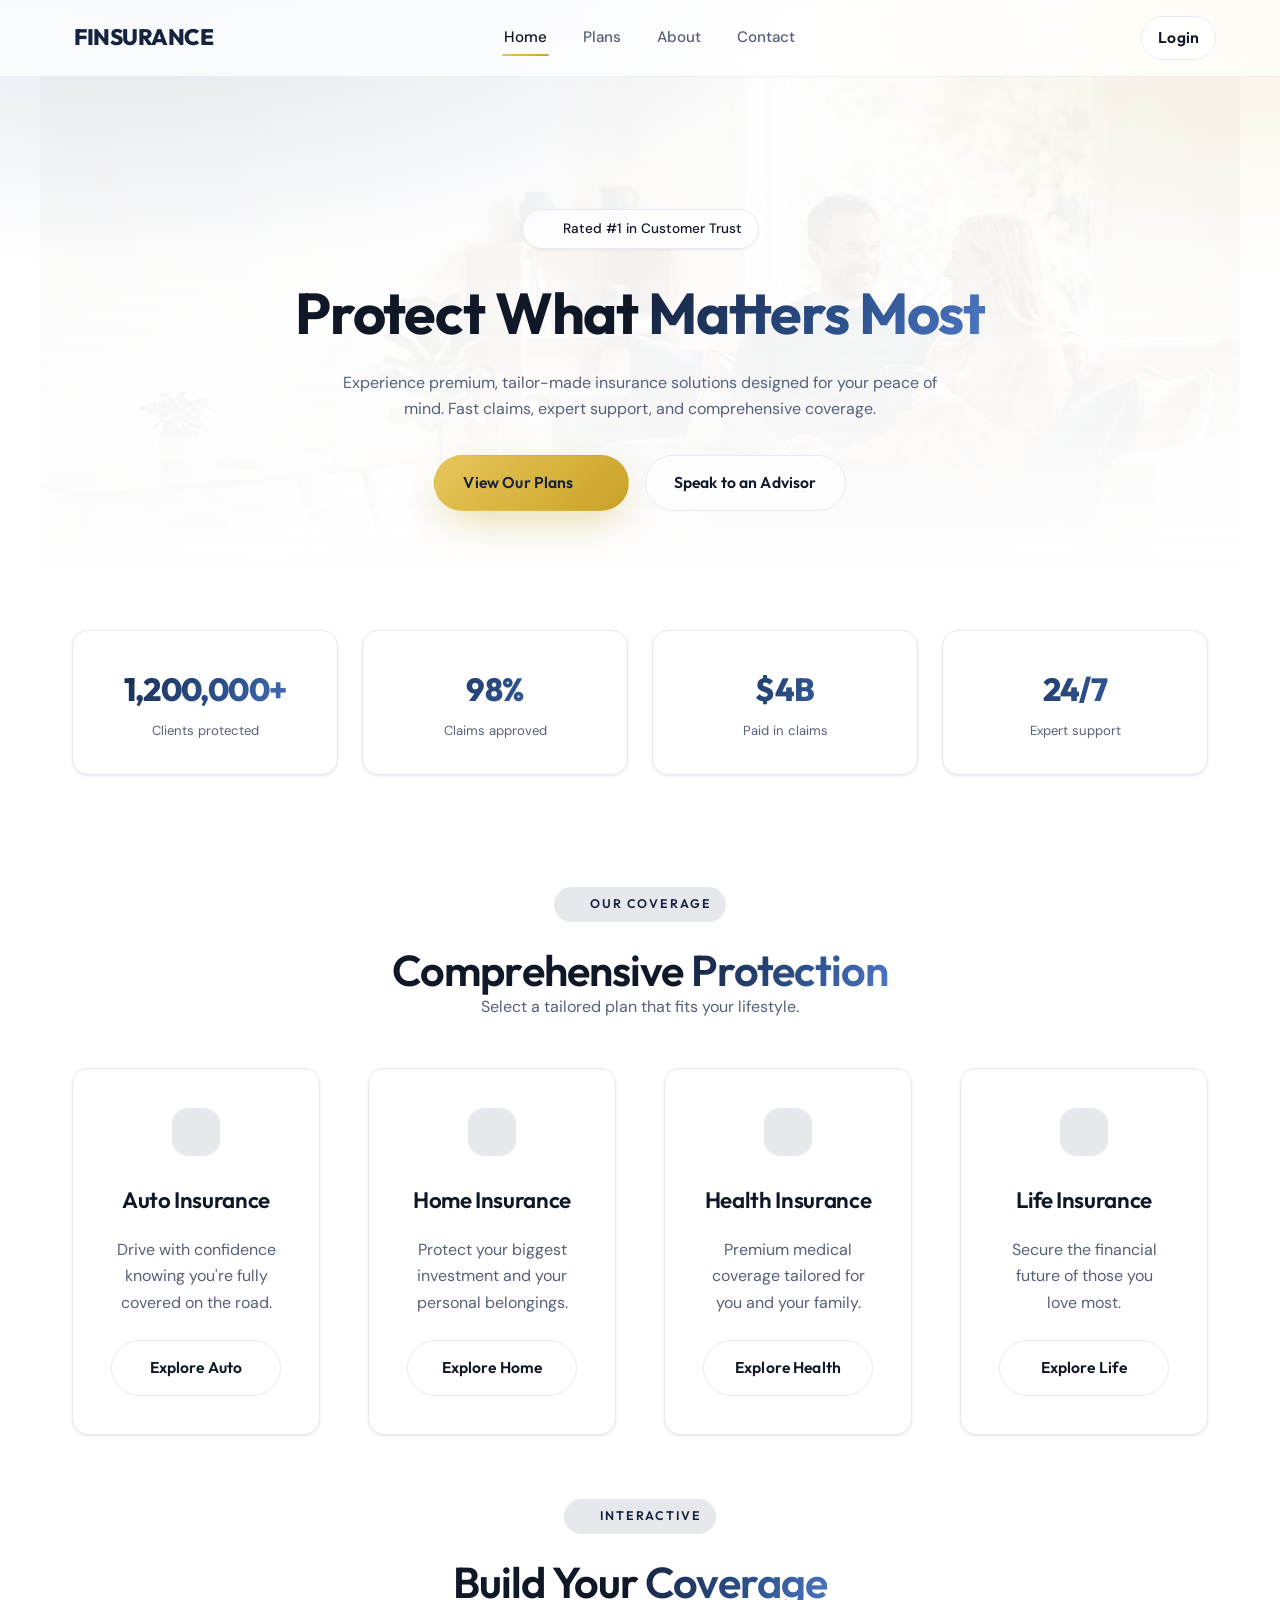
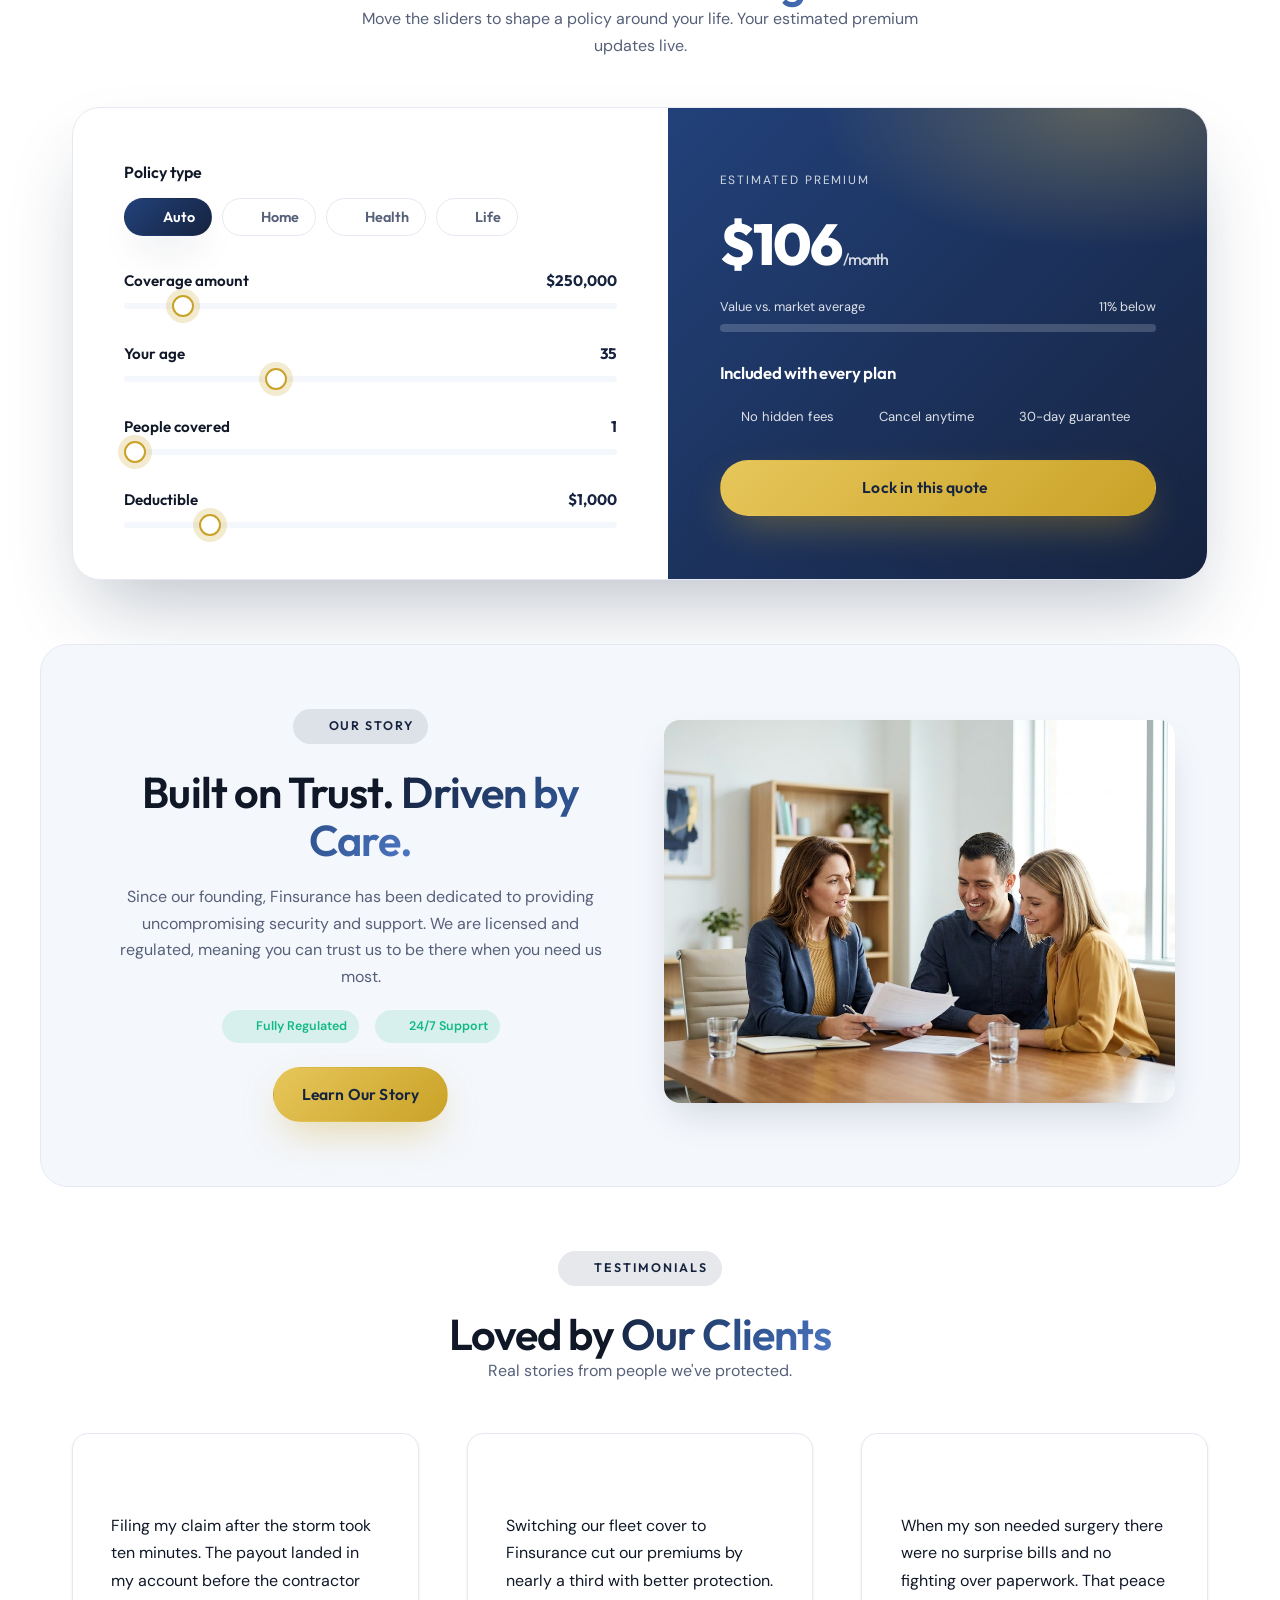
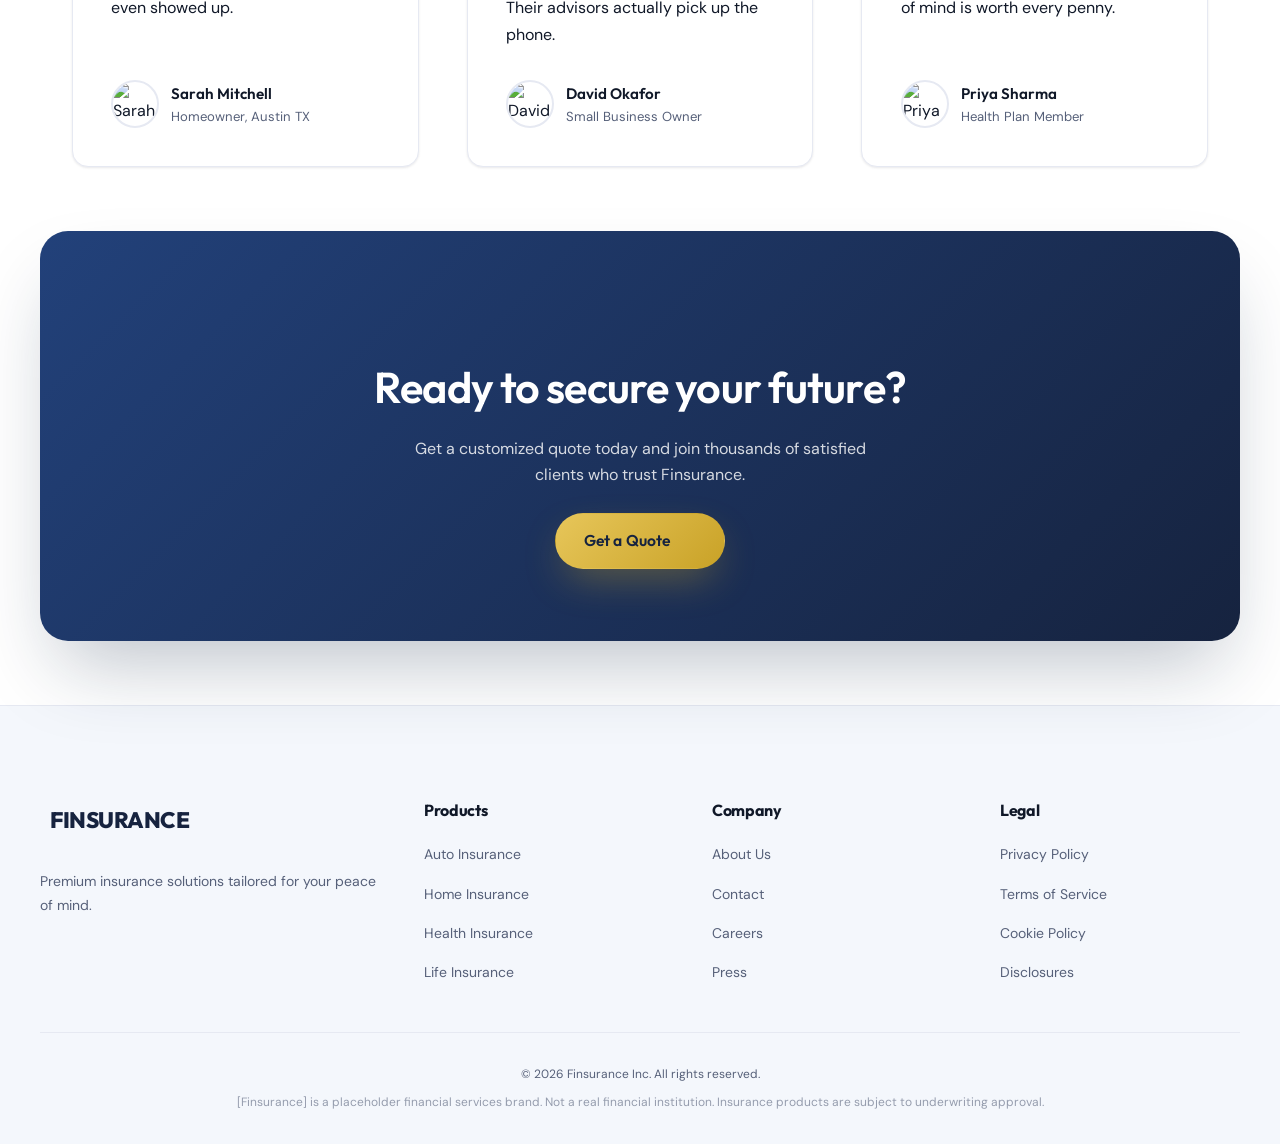
==== index.html @ d8c90716 "Initial commit" ====
<!DOCTYPE html>
<html lang="en">

<head>
    <meta charset="UTF-8">
    <meta name="viewport" content="width=device-width, initial-scale=1.0">
    <title>FINSURANCE | Premium Insurance Solutions</title>
    <meta name="description"
        content="Secure your future with Finsurance. Offering premium, trusted auto, home, life, and health insurance plans.">
    <link rel="icon" type="image/svg+xml" href="assets/favicon.svg">
    <link rel="stylesheet" href="assets/css/style.css">
    <script src="https://unpkg.com/lucide@latest"></script>
</head>

<body>
    <!-- Navbar -->
    <header class="navbar">
        <a href="index.html" class="nav-brand">
            <i data-lucide="shield-check"></i>
            FINSURANCE
        </a>
        <nav class="nav-links">
            <a href="index.html" class="active">Home</a>
            <a href="plans.html">Plans</a>
            <a href="about.html">About</a>
            <a href="contact.html">Contact</a>
        </nav>
        <div class="nav-actions">
            <button class="theme-toggle desktop" aria-label="Toggle Dark Mode">
                <i data-lucide="moon"></i>
            </button>
            <a href="login.html" class="btn btn-outline" style="padding: 8px 16px;">Login</a>
            <button class="hamburger" aria-label="Open Menu">
                <i data-lucide="menu"></i>
            </button>
        </div>
    </header>

    <!-- Mobile Drawer -->
    <div class="drawer-overlay"></div>
    <div class="mobile-drawer">
        <button class="close-btn" aria-label="Close Menu">
            <i data-lucide="x"></i>
        </button>
        <a href="index.html" class="active">Home</a>
        <a href="plans.html">Plans</a>
        <a href="about.html">About</a>
        <a href="contact.html">Contact</a>
        <div style="margin-top: auto; display: flex; flex-direction: column; gap: 12px;">
            <a href="login.html" class="btn btn-outline" style="width: 100%; justify-content: center;">Login</a>
            <button class="theme-toggle" aria-label="Toggle Dark Mode"
                style="width: 100%; padding: 12px; border: 1px solid var(--c-border); border-radius: var(--radius); justify-content: center; gap: 8px;">
                Toggle Theme
                <i data-lucide="moon"></i>
            </button>
        </div>
    </div>

    <main>
        <!-- Hero Section -->
        <section class="hero">
            <img src="assets/images/hero-bg.jpg" alt="" class="hero-bg" width="1920" height="1080" loading="eager">
            <div class="hero-badge animate-up delay-1">
                <i data-lucide="award" style="width: 16px;"></i> Rated #1 in Customer Trust
            </div>
            <h1 class="animate-up delay-1">Protect What <span class="gradient-text">Matters Most</span></h1>
            <p class="animate-up delay-2" style="max-width: 600px; margin: 24px auto;">Experience premium, tailor-made
                insurance solutions designed for your peace of mind. Fast claims, expert support, and comprehensive
                coverage.</p>
            <div class="animate-up delay-3"
                style="display: flex; gap: 16px; justify-content: center; flex-wrap: wrap; margin-top: 32px;">
                <a href="plans.html" class="btn btn-primary">View Our Plans <i data-lucide="arrow-right"></i></a>
                <a href="contact.html" class="btn btn-outline">Speak to an Advisor</a>
            </div>
        </section>

        <!-- Trust stats -->
        <section class="reveal" style="padding-top: var(--space-6); padding-bottom: var(--space-6);">
            <div class="stats-strip">
                <div class="stat">
                    <div class="num gradient-text"><span data-count="1200000" data-suffix="+"></span></div>
                    <div class="lbl">Clients protected</div>
                </div>
                <div class="stat">
                    <div class="num gradient-text"><span data-count="98" data-suffix="%"></span></div>
                    <div class="lbl">Claims approved</div>
                </div>
                <div class="stat">
                    <div class="num gradient-text">$<span data-count="4" data-suffix="B"></span></div>
                    <div class="lbl">Paid in claims</div>
                </div>
                <div class="stat">
                    <div class="num gradient-text"><span data-count="24" data-suffix="/7"></span></div>
                    <div class="lbl">Expert support</div>
                </div>
            </div>
        </section>

        <!-- Plans Grid -->
        <section id="plans" class="reveal">
            <div class="section-header">
                <span class="eyebrow"><i data-lucide="layers" style="width:14px;"></i> Our Coverage</span>
                <h2>Comprehensive <span class="gradient-text">Protection</span></h2>
                <p>Select a tailored plan that fits your lifestyle.</p>
            </div>
            <div class="grid grid-4">
                <div class="card">
                    <i data-lucide="car" class="card-icon" style="width: 48px; height: 48px;"></i>
                    <h3>Auto Insurance</h3>
                    <p>Drive with confidence knowing you're fully covered on the road.</p>
                    <a href="plans.html" class="btn btn-outline" style="width: 100%; margin-top: auto;">Explore Auto</a>
                </div>
                <div class="card">
                    <i data-lucide="home" class="card-icon" style="width: 48px; height: 48px;"></i>
                    <h3>Home Insurance</h3>
                    <p>Protect your biggest investment and your personal belongings.</p>
                    <a href="plans.html" class="btn btn-outline" style="width: 100%; margin-top: auto;">Explore Home</a>
                </div>
                <div class="card">
                    <i data-lucide="heart-pulse" class="card-icon" style="width: 48px; height: 48px;"></i>
                    <h3>Health Insurance</h3>
                    <p>Premium medical coverage tailored for you and your family.</p>
                    <a href="plans.html" class="btn btn-outline" style="width: 100%; margin-top: auto;">Explore
                        Health</a>
                </div>
                <div class="card">
                    <i data-lucide="shield" class="card-icon" style="width: 48px; height: 48px;"></i>
                    <h3>Life Insurance</h3>
                    <p>Secure the financial future of those you love most.</p>
                    <a href="plans.html" class="btn btn-outline" style="width: 100%; margin-top: auto;">Explore Life</a>
                </div>
            </div>
        </section>

        <!-- Interactive: Coverage Builder -->
        <section class="builder reveal">
            <div class="section-header">
                <span class="eyebrow"><i data-lucide="sliders-horizontal" style="width:14px;"></i> Interactive</span>
                <h2>Build Your <span class="gradient-text">Coverage</span></h2>
                <p style="max-width: 560px;">Move the sliders to shape a policy around your life. Your estimated premium
                    updates live.</p>
            </div>
            <div class="builder-shell">
                <div class="builder-controls">
                    <div>
                        <div class="slabel"
                            style="font-family: var(--font-heading); font-weight: 600; margin-bottom: 12px;">Policy type
                        </div>
                        <div class="pill-row" id="cb-types">
                            <button class="pill active" data-type="auto" data-rate="0.00042"><i data-lucide="car"></i>
                                Auto</button>
                            <button class="pill" data-type="home" data-rate="0.00028"><i data-lucide="home"></i>
                                Home</button>
                            <button class="pill" data-type="health" data-rate="0.00095"><i
                                    data-lucide="heart-pulse"></i> Health</button>
                            <button class="pill" data-type="life" data-rate="0.00014"><i data-lucide="shield"></i>
                                Life</button>
                        </div>
                    </div>
                    <div class="slider-field">
                        <div class="slabel"><span>Coverage amount</span><span class="sval"
                                id="cb-cov-val">$250,000</span></div>
                        <input type="range" id="cb-coverage" min="50000" max="2000000" step="10000" value="250000">
                    </div>
                    <div class="slider-field">
                        <div class="slabel"><span>Your age</span><span class="sval" id="cb-age-val">35</span></div>
                        <input type="range" id="cb-age" min="18" max="75" step="1" value="35">
                    </div>
                    <div class="slider-field">
                        <div class="slabel"><span>People covered</span><span class="sval" id="cb-people-val">1</span>
                        </div>
                        <input type="range" id="cb-people" min="1" max="6" step="1" value="1">
                    </div>
                    <div class="slider-field">
                        <div class="slabel"><span>Deductible</span><span class="sval" id="cb-ded-val">$1,000</span>
                        </div>
                        <input type="range" id="cb-deductible" min="250" max="5000" step="250" value="1000">
                    </div>
                </div>
                <div class="builder-summary">
                    <p style="text-transform: uppercase; letter-spacing: 0.16em; font-size: 0.75rem; opacity: 0.8;">
                        Estimated premium</p>
                    <div class="price"><span id="cb-price">$106</span><small> / month</small></div>
                    <div>
                        <div
                            style="display:flex; justify-content:space-between; font-size:0.8rem; opacity:0.85; margin-bottom:6px;">
                            <span>Value vs. market average</span><span id="cb-savings">18% below</span>
                        </div>
                        <div class="bar-track"><span class="bar-fill" id="cb-bar"></span></div>
                    </div>
                    <h3 style="font-size: 1.05rem; margin-top: 8px;">Included with every plan</h3>
                    <div class="builder-meta">
                        <span><i data-lucide="check-circle" style="width:15px;"></i> No hidden fees</span>
                        <span><i data-lucide="check-circle" style="width:15px;"></i> Cancel anytime</span>
                        <span><i data-lucide="check-circle" style="width:15px;"></i> 30-day guarantee</span>
                    </div>
                    <a href="plans.html" class="btn btn-primary" style="margin-top: 8px;">Lock in this quote <i
                            data-lucide="arrow-right"></i></a>
                </div>
            </div>
        </section>

        <!-- About/Story Block -->
        <section id="about" class="reveal"
            style="background: var(--c-surface-2); border: 1px solid var(--c-border); border-radius: var(--radius-lg); padding: var(--space-8);">
            <div class="grid grid-2" style="align-items: center;">
                <div style="display: flex; flex-direction: column; align-items: center; text-align: center;">
                    <span class="eyebrow"><i data-lucide="building-2" style="width:14px;"></i> Our Story</span>
                    <h2>Built on Trust. <span class="gradient-text">Driven by Care.</span></h2>
                    <p style="margin: 20px 0;">Since our founding, Finsurance has been dedicated to providing
                        uncompromising security and support. We are licensed and regulated, meaning you can trust us to
                        be there when you need us most.</p>
                    <div
                        style="display: flex; gap: 16px; margin-bottom: 24px; flex-wrap: wrap; justify-content: center;">
                        <span class="secure-badge"><i data-lucide="check-circle" style="width: 16px;"></i> Fully
                            Regulated</span>
                        <span class="secure-badge"><i data-lucide="check-circle" style="width: 16px;"></i> 24/7
                            Support</span>
                    </div>
                    <a href="about.html" class="btn btn-primary">Learn Our Story</a>
                </div>
                <div>
                    <img src="assets/images/about-advisor.jpg" alt="Family meeting with advisor" width="1200"
                        height="900" loading="lazy"
                        style="width: 100%; height: auto; max-height: 400px; border-radius: var(--radius); box-shadow: var(--shadow); object-fit: cover; aspect-ratio: 4/3;">
                </div>
            </div>
        </section>

        <!-- Testimonials -->
        <section class="reveal">
            <div class="section-header">
                <span class="eyebrow"><i data-lucide="star" style="width:14px;"></i> Testimonials</span>
                <h2>Loved by <span class="gradient-text">Our Clients</span></h2>
                <p>Real stories from people we've protected.</p>
            </div>
            <div class="grid grid-3">
                <figure class="testimonial">
                    <div class="stars" aria-label="Rated 5 out of 5">
                        <i data-lucide="star"></i><i data-lucide="star"></i><i data-lucide="star"></i><i data-lucide="star"></i><i data-lucide="star"></i>
                    </div>
                    <blockquote>Filing my claim after the storm took ten minutes. The payout landed in my account before the contractor even showed up.</blockquote>
                    <figcaption>
                        <img class="t-avatar" src="https://images.unsplash.com/photo-1494790108377-be9c29b29330?auto=format&amp;fit=crop&amp;w=128&amp;h=128&amp;q=80" alt="Sarah Mitchell" width="128" height="128" loading="lazy">
                        <div>
                            <div class="t-name">Sarah Mitchell</div>
                            <div class="t-role">Homeowner, Austin TX</div>
                        </div>
                    </figcaption>
                </figure>
                <figure class="testimonial">
                    <div class="stars" aria-label="Rated 5 out of 5">
                        <i data-lucide="star"></i><i data-lucide="star"></i><i data-lucide="star"></i><i data-lucide="star"></i><i data-lucide="star"></i>
                    </div>
                    <blockquote>Switching our fleet cover to Finsurance cut our premiums by nearly a third with better protection. Their advisors actually pick up the phone.</blockquote>
                    <figcaption>
                        <img class="t-avatar" src="https://images.unsplash.com/photo-1500648767791-00dcc994a43e?auto=format&amp;fit=crop&amp;w=128&amp;h=128&amp;q=80" alt="David Okafor" width="128" height="128" loading="lazy">
                        <div>
                            <div class="t-name">David Okafor</div>
                            <div class="t-role">Small Business Owner</div>
                        </div>
                    </figcaption>
                </figure>
                <figure class="testimonial">
                    <div class="stars" aria-label="Rated 5 out of 5">
                        <i data-lucide="star"></i><i data-lucide="star"></i><i data-lucide="star"></i><i data-lucide="star"></i><i data-lucide="star"></i>
                    </div>
                    <blockquote>When my son needed surgery there were no surprise bills and no fighting over paperwork. That peace of mind is worth every penny.</blockquote>
                    <figcaption>
                        <img class="t-avatar" src="https://images.unsplash.com/photo-1438761681033-6461ffad8d80?auto=format&amp;fit=crop&amp;w=128&amp;h=128&amp;q=80" alt="Priya Sharma" width="128" height="128" loading="lazy">
                        <div>
                            <div class="t-name">Priya Sharma</div>
                            <div class="t-role">Health Plan Member</div>
                        </div>
                    </figcaption>
                </figure>
            </div>
        </section>

        <!-- CTA -->
        <section class="hero reveal"
            style="background: var(--grad-primary); color: #fff; border-radius: var(--radius-lg); margin-bottom: var(--space-8); box-shadow: var(--shadow-lg);">
            <h2 style="color: #fff;">Ready to secure your future?</h2>
            <p style="color: rgba(255,255,255,0.82); max-width: 500px; margin: 24px auto;">Get a customized quote today
                and join thousands of satisfied clients who trust Finsurance.</p>
            <a href="plans.html" class="btn btn-primary">Get a Quote <i data-lucide="arrow-right"></i></a>
        </section>
    </main>

    <!-- Footer -->
    <footer>
        <div class="footer-grid">
            <div class="footer-col">
                <a href="index.html" class="nav-brand" style="margin-bottom: 16px;">
                    <i data-lucide="shield-check"></i> FINSURANCE
                </a>
                <p>Premium insurance solutions tailored for your peace of mind.</p>
            </div>
            <div class="footer-col">
                <h4>Products</h4>
                <a href="plans.html">Auto Insurance</a>
                <a href="plans.html">Home Insurance</a>
                <a href="plans.html">Health Insurance</a>
                <a href="plans.html">Life Insurance</a>
            </div>
            <div class="footer-col">
                <h4>Company</h4>
                <a href="about.html">About Us</a>
                <a href="contact.html">Contact</a>
                <a href="#">Careers</a>
                <a href="#">Press</a>
            </div>
            <div class="footer-col">
                <h4>Legal</h4>
                <a href="#">Privacy Policy</a>
                <a href="#">Terms of Service</a>
                <a href="#">Cookie Policy</a>
                <a href="#">Disclosures</a>
            </div>
        </div>
        <div class="footer-bottom">
            <p>&copy; 2026 Finsurance Inc. All rights reserved.</p>
            <p style="margin-top: 8px; opacity: 0.6;">[Finsurance] is a placeholder financial services brand. Not a real
                financial institution. Insurance products are subject to underwriting approval.</p>
        </div>
    </footer>

    <!-- Back to top -->
    <button class="back-to-top" aria-label="Back to top">
        <i data-lucide="arrow-up"></i>
    </button>

    <!-- GA_TAG -->
    <script src="assets/js/main.js"></script>
    <script>
        // Interactive Coverage Builder
        (function () {
            var rate = 0.00042;
            var els = {
                coverage: document.getElementById('cb-coverage'),
                age: document.getElementById('cb-age'),
                people: document.getElementById('cb-people'),
                deductible: document.getElementById('cb-deductible'),
                covVal: document.getElementById('cb-cov-val'),
                ageVal: document.getElementById('cb-age-val'),
                peopleVal: document.getElementById('cb-people-val'),
                dedVal: document.getElementById('cb-ded-val'),
                price: document.getElementById('cb-price'),
                bar: document.getElementById('cb-bar'),
                savings: document.getElementById('cb-savings')
            };
            if (!els.coverage) return;
            var money = function (n) { return '$' + Math.round(n).toLocaleString('en-US'); };

            function recalc() {
                var coverage = +els.coverage.value;
                var age = +els.age.value;
                var people = +els.people.value;
                var deductible = +els.deductible.value;

                els.covVal.textContent = money(coverage);
                els.ageVal.textContent = age;
                els.peopleVal.textContent = people;
                els.dedVal.textContent = money(deductible);

                var ageFactor = 1 + Math.max(0, (age - 30)) * 0.013;
                var peopleFactor = 1 + (people - 1) * 0.32;
                var dedFactor = 1 - Math.min(0.32, (deductible - 250) / 4750 * 0.32);
                var monthly = Math.max(18, coverage * rate * ageFactor * peopleFactor * dedFactor);

                els.price.textContent = money(monthly);

                var below = Math.round(6 + (deductible - 250) / 4750 * 22 + Math.max(0, 45 - age) / 45 * 7);
                els.savings.textContent = below + '% below';
                els.bar.style.width = Math.min(100, Math.round(below / 35 * 100)) + '%';
            }

            document.querySelectorAll('#cb-types .pill').forEach(function (p) {
                p.addEventListener('click', function () {
                    document.querySelectorAll('#cb-types .pill').forEach(function (x) { x.classList.remove('active'); });
                    p.classList.add('active');
                    rate = +p.dataset.rate;
                    recalc();
                });
            });
            ['coverage', 'age', 'people', 'deductible'].forEach(function (k) {
                els[k].addEventListener('input', recalc);
            });
            recalc();
        })();
    </script>
</body>

</html>
---- assets/css/style.css ----
@import url('https://fonts.googleapis.com/css2?family=DM+Sans:opsz,wght@9..40,400;9..40,500;9..40,600&family=Outfit:wght@300;400;500;600;700;800&display=swap');

:root {
  /* Brand */
  --c-primary: #16233F;
  --c-primary-2: #22417A;
  --c-secondary: #EAF1FB;
  --c-accent: #C9A227;
  --c-accent-2: #E7C65A;

  /* Surfaces */
  --c-bg: #FFFFFF;
  --c-bg-tint: #F6F8FC;
  --c-surface: #FFFFFF;
  --c-surface-2: #F4F7FC;
  --c-text-main: #101828;
  --c-text-muted: #566079;
  --c-border: #E6E9F2;
  --c-glass: rgba(255, 255, 255, 0.72);

  /* Gradients */
  --grad-hero: radial-gradient(1200px 600px at 12% -10%, rgba(34, 65, 122, 0.16), transparent 60%),
               radial-gradient(900px 500px at 100% 0%, rgba(201, 162, 39, 0.14), transparent 55%);
  --grad-primary: linear-gradient(135deg, #22417A 0%, #16233F 100%);
  --grad-gold: linear-gradient(135deg, #E7C65A 0%, #C9A227 100%);
  --grad-text: linear-gradient(115deg, #16233F 0%, #2E538F 60%, #4E77C4 100%);

  /* Type */
  --font-heading: 'Outfit', sans-serif;
  --font-body: 'DM Sans', sans-serif;
  --fw-body: 400;

  /* Spacing */
  --space-1: 8px;
  --space-2: 16px;
  --space-3: 24px;
  --space-4: 32px;
  --space-5: 40px;
  --space-6: 48px;
  --space-8: 64px;
  --space-12: 96px;

  /* Tokens */
  --radius: 16px;
  --radius-sm: 10px;
  --radius-lg: 28px;
  --shadow-sm: 0 1px 2px rgba(16, 24, 40, 0.04), 0 1px 3px rgba(16, 24, 40, 0.06);
  --shadow: 0 18px 40px -12px rgba(16, 35, 63, 0.18);
  --shadow-lg: 0 40px 80px -20px rgba(16, 35, 63, 0.28);
  --shadow-gold: 0 16px 40px -10px rgba(201, 162, 39, 0.45);
  --ring: 0 0 0 4px rgba(34, 65, 122, 0.14);
}

[data-theme="dark"] {
  --c-primary: #9CC0FF;
  --c-primary-2: #6E9BF0;
  --c-secondary: #17233C;
  --c-accent: #E7C65A;
  --c-accent-2: #F3DE93;

  --c-bg: #0A1120;
  --c-bg-tint: #0E1728;
  --c-surface: #111C31;
  --c-surface-2: #17233C;
  --c-text-main: #F4F7FF;
  --c-text-muted: #9FB0CC;
  --c-border: #24324D;
  --c-glass: rgba(17, 28, 49, 0.72);

  --grad-hero: radial-gradient(1200px 600px at 12% -10%, rgba(110, 155, 240, 0.22), transparent 60%),
               radial-gradient(900px 500px at 100% 0%, rgba(231, 198, 90, 0.16), transparent 55%);
  --grad-primary: linear-gradient(135deg, #2C4C8C 0%, #16233F 100%);
  --grad-text: linear-gradient(115deg, #EAF1FB 0%, #BFD4FF 55%, #9CC0FF 100%);
  --shadow: 0 20px 46px -14px rgba(0, 0, 0, 0.55);
  --shadow-lg: 0 44px 90px -22px rgba(0, 0, 0, 0.7);
}

/* Reset */
* { margin: 0; padding: 0; box-sizing: border-box; }
html { scroll-behavior: smooth; }
html, body { overflow-x: hidden; max-width: 100%; }
body {
  font-family: var(--font-body);
  font-weight: var(--fw-body);
  background:
    var(--grad-hero),
    var(--c-bg);
  background-attachment: fixed;
  color: var(--c-text-main);
  line-height: 1.65;
  -webkit-font-smoothing: antialiased;
  text-rendering: optimizeLegibility;
  display: flex;
  flex-direction: column;
  min-height: 100vh;
}
::selection { background: var(--c-accent); color: #16233F; }

/* Typography */
h1, h2, h3, h4, h5, h6 {
  font-family: var(--font-heading);
  line-height: 1.12;
  color: var(--c-text-main);
  text-align: center;
  letter-spacing: -0.02em;
}
h1 { font-weight: 700; font-size: clamp(2.1rem, 5vw, 3.6rem); overflow-wrap: break-word; }
h2 { font-weight: 600; font-size: clamp(1.8rem, 3.6vw, 2.7rem); overflow-wrap: break-word; }
h3 { font-weight: 600; font-size: 1.4rem; letter-spacing: -0.015em; overflow-wrap: break-word; }
p { color: var(--c-text-muted); text-align: center; }

.gradient-text {
  background: var(--grad-text);
  -webkit-background-clip: text;
  background-clip: text;
  color: transparent;
}
.eyebrow {
  display: inline-flex;
  align-items: center;
  gap: 8px;
  font-family: var(--font-heading);
  font-weight: 600;
  font-size: 0.78rem;
  letter-spacing: 0.16em;
  text-transform: uppercase;
  color: var(--c-primary);
  background: color-mix(in srgb, var(--c-primary) 10%, transparent);
  padding: 7px 14px;
  border-radius: 100px;
  margin-bottom: var(--space-3);
}

/* Buttons */
.btn {
  position: relative;
  display: inline-flex;
  align-items: center;
  justify-content: center;
  gap: var(--space-1);
  padding: 14px 28px;
  border-radius: 100px;
  font-family: var(--font-heading);
  font-weight: 600;
  font-size: 0.98rem;
  letter-spacing: 0.01em;
  text-decoration: none;
  cursor: pointer;
  transition: transform 0.25s cubic-bezier(0.22, 1, 0.36, 1), box-shadow 0.25s ease, background 0.25s ease, border-color 0.25s ease;
  border: 1px solid transparent;
  overflow: hidden;
  white-space: nowrap;
}
.btn i { width: 18px; height: 18px; }
.btn-primary {
  background: var(--grad-gold);
  color: #16233F;
  box-shadow: var(--shadow-gold);
}
.btn-primary::after {
  content: "";
  position: absolute; inset: 0;
  background: linear-gradient(120deg, transparent 20%, rgba(255, 255, 255, 0.55) 50%, transparent 80%);
  transform: translateX(-120%);
  transition: transform 0.7s ease;
}
.btn-primary:hover { transform: translateY(-3px); box-shadow: var(--shadow-lg), var(--shadow-gold); }
.btn-primary:hover::after { transform: translateX(120%); }
.btn-outline {
  background: color-mix(in srgb, var(--c-surface) 60%, transparent);
  border: 1px solid var(--c-border);
  color: var(--c-text-main);
  backdrop-filter: blur(6px);
}
.btn-outline:hover {
  background: var(--c-surface-2);
  border-color: color-mix(in srgb, var(--c-primary) 40%, var(--c-border));
  transform: translateY(-3px);
  box-shadow: var(--shadow);
}
.btn:focus-visible { outline: none; box-shadow: var(--ring); }

/* Navbar */
.navbar {
  position: sticky;
  top: 0;
  z-index: 100;
  background: var(--c-glass);
  backdrop-filter: blur(16px) saturate(160%);
  -webkit-backdrop-filter: blur(16px) saturate(160%);
  border-bottom: 1px solid color-mix(in srgb, var(--c-border) 70%, transparent);
  padding: var(--space-2) clamp(var(--space-3), 5vw, var(--space-8));
  display: flex;
  justify-content: space-between;
  align-items: center;
  transition: box-shadow 0.3s ease, padding 0.3s ease;
}
.navbar.scrolled { box-shadow: var(--shadow); padding-top: 12px; padding-bottom: 12px; }
.nav-brand {
  font-family: var(--font-heading);
  font-size: 1.4rem;
  font-weight: 800;
  letter-spacing: -0.02em;
  color: var(--c-primary);
  text-decoration: none;
  display: flex;
  align-items: center;
  gap: 10px;
}
.nav-brand i { color: var(--c-accent); }
.nav-links { display: flex; gap: var(--space-4); align-items: center; }
.nav-links a {
  position: relative;
  text-decoration: none;
  color: var(--c-text-muted);
  font-weight: 500;
  font-size: 0.95rem;
  padding: 6px 2px;
  transition: color 0.25s;
}
.nav-links a::after {
  content: "";
  position: absolute; left: 0; bottom: 0;
  width: 0; height: 2px;
  background: var(--grad-gold);
  border-radius: 2px;
  transition: width 0.3s cubic-bezier(0.22, 1, 0.36, 1);
}
.nav-links a:hover, .nav-links a.active { color: var(--c-text-main); }
.nav-links a:hover::after, .nav-links a.active::after { width: 100%; }
.nav-actions { display: flex; gap: var(--space-2); align-items: center; }
.hamburger, .theme-toggle {
  background: none; border: none; color: var(--c-text-main); cursor: pointer;
  display: flex; align-items: center; justify-content: center;
  width: 40px; height: 40px; border-radius: 12px;
  transition: background 0.25s ease, transform 0.4s ease;
}
.hamburger:hover, .theme-toggle:hover { background: var(--c-surface-2); }
.theme-toggle:hover { transform: rotate(-20deg); }
.hamburger { display: none; }

/* Mobile Nav Drawer */
.mobile-drawer {
  position: fixed; top: 0; right: -100%; width: 320px; max-width: 100%; height: 100vh;
  background: var(--c-bg); box-shadow: var(--shadow-lg); z-index: 200;
  padding: var(--space-6) var(--space-4); transition: right 0.45s cubic-bezier(0.22, 1, 0.36, 1);
  display: flex; flex-direction: column; gap: var(--space-3);
  border-left: 1px solid var(--c-border);
}
.mobile-drawer.open { right: 0; }
.mobile-drawer .close-btn { align-self: flex-end; background: none; border: none; color: var(--c-text-main); cursor: pointer; width: 40px; height: 40px; }
.mobile-drawer a { text-decoration: none; color: var(--c-text-main); font-family: var(--font-heading); font-size: 1.15rem; font-weight: 500; padding: var(--space-2) 0; border-bottom: 1px solid var(--c-border); }
.mobile-drawer a.btn { border-bottom: none; }
.mobile-drawer a.active { color: var(--c-primary); }
.drawer-overlay {
  position: fixed; top: 0; left: 0; width: 100%; height: 100%;
  background: rgba(10, 17, 32, 0.55); backdrop-filter: blur(3px); z-index: 150;
  opacity: 0; pointer-events: none; transition: opacity 0.4s;
}
.drawer-overlay.open { opacity: 1; pointer-events: auto; }

/* Layout & Grid */
main { flex: 1; }
section { padding: var(--space-8) clamp(var(--space-3), 5vw, var(--space-4)); max-width: 1200px; margin: 0 auto; width: 100%; }
.section-header { margin-bottom: var(--space-6); display: flex; flex-direction: column; align-items: center; }

/* Distinct hero band on inner pages (plans / about / contact) */
main > section.section-header:first-child { position: relative; isolation: isolate; }
main > section.section-header:first-child::before {
  content: "";
  position: absolute;
  top: 0; bottom: 0; left: 50%;
  width: 100vw;
  transform: translateX(-50%);
  background:
    radial-gradient(680px 320px at 50% -20%, color-mix(in srgb, var(--c-primary) 8%, transparent), transparent 70%),
    var(--c-bg-tint);
  border-bottom: 1px solid var(--c-border);
  z-index: -1;
}
.grid { display: grid; gap: var(--space-6); }
.grid-2, .grid-3, .grid-4 { grid-template-columns: 1fr; }
.panel {
  background: var(--c-surface);
  border: 1px solid var(--c-border);
  border-radius: var(--radius-lg);
  box-shadow: var(--shadow);
}

/* Cards */
.card {
  position: relative;
  background: var(--c-surface);
  border: 1px solid var(--c-border);
  border-radius: var(--radius);
  padding: clamp(var(--space-4), 3vw, var(--space-6));
  display: flex; flex-direction: column; align-items: center; text-align: center;
  box-shadow: var(--shadow-sm);
  height: 100%;
  min-width: 0;
  overflow: hidden;
  transition: transform 0.35s cubic-bezier(0.22, 1, 0.36, 1), box-shadow 0.35s ease, border-color 0.35s ease;
}
.card::before {
  content: "";
  position: absolute; inset: 0;
  border-radius: inherit;
  padding: 1px;
  background: linear-gradient(135deg, var(--c-accent), transparent 40%, transparent 60%, var(--c-primary-2));
  -webkit-mask: linear-gradient(#000 0 0) content-box, linear-gradient(#000 0 0);
  mask: linear-gradient(#000 0 0) content-box, linear-gradient(#000 0 0);
  -webkit-mask-composite: xor;
  mask-composite: exclude;
  opacity: 0;
  transition: opacity 0.35s ease;
}
.card:hover { transform: translateY(-8px); box-shadow: var(--shadow-lg); border-color: transparent; }
.card:hover::before { opacity: 1; }
.card > * { margin-bottom: var(--space-3); }
.card > *:last-child { margin-bottom: 0; margin-top: auto; }
.card-icon {
  color: var(--c-primary);
  width: 58px; height: 58px;
  padding: 14px;
  border-radius: 16px;
  background: color-mix(in srgb, var(--c-primary) 10%, transparent);
  margin-bottom: var(--space-4);
}
.card img { width: 100%; border-radius: var(--radius-sm); margin-bottom: var(--space-4); object-fit: cover; height: 200px; }
.plan-features {
  list-style: none;
  color: var(--c-text-muted);
  margin: 16px auto 24px;
  font-size: 0.875rem;
  display: inline-flex;
  flex-direction: column;
  align-items: flex-start;
  gap: 8px;
  text-align: left;
}
.plan-features li {
  display: flex;
  align-items: center;
  gap: 8px;
}
.plan-features li i {
  color: #10b981;
  width: 16px;
  height: 16px;
  flex-shrink: 0;
}

/* Hero */
.hero { text-align: center; padding: clamp(80px, 12vw, 132px) 24px clamp(48px, 6vw, 72px); position: relative; overflow: hidden; }
.hero-bg {
  position: absolute; top: 0; left: 0; width: 100%; height: 100%;
  object-fit: cover; opacity: 0.06; z-index: -1; pointer-events: none;
  mask-image: linear-gradient(to bottom, #000 40%, transparent 100%);
}
.hero-badge {
  display: inline-flex; align-items: center; gap: 8px; padding: 8px 16px;
  background: var(--c-glass);
  border: 1px solid var(--c-border);
  backdrop-filter: blur(8px);
  color: var(--c-text-main);
  border-radius: 100px; font-size: 0.85rem; font-weight: 500; margin-bottom: var(--space-4);
  box-shadow: var(--shadow-sm);
}
.hero-badge i { color: var(--c-accent); }

/* Reveal animation (JS-driven) */
.animate-up { opacity: 0; transform: translateY(30px); animation: slideUp 0.9s cubic-bezier(0.22, 1, 0.36, 1) forwards; will-change: transform; }
.delay-1 { animation-delay: 0.08s; }
.delay-2 { animation-delay: 0.18s; }
.delay-3 { animation-delay: 0.28s; }
@keyframes slideUp { to { opacity: 1; transform: translateY(0); } }

.reveal { opacity: 0; transform: translateY(36px); transition: opacity 0.7s ease, transform 0.7s cubic-bezier(0.22, 1, 0.36, 1); }
.reveal.in { opacity: 1; transform: none; }
@media (prefers-reduced-motion: reduce) {
  .reveal, .animate-up { opacity: 1 !important; transform: none !important; animation: none !important; transition: none !important; }
}

/* ---------- Interactive: Coverage Builder (home) ---------- */
.builder { padding-top: 0; }
.builder-shell {
  display: grid;
  grid-template-columns: 1.05fr 0.95fr;
  gap: 0;
  border-radius: var(--radius-lg);
  overflow: hidden;
  border: 1px solid var(--c-border);
  box-shadow: var(--shadow-lg);
  background: var(--c-surface);
}
.builder-controls { padding: clamp(var(--space-4), 4vw, var(--space-8)); display: flex; flex-direction: column; gap: var(--space-4); }
.builder-summary {
  padding: clamp(var(--space-4), 4vw, var(--space-8));
  background: var(--grad-primary);
  color: #fff;
  display: flex; flex-direction: column; justify-content: center; gap: var(--space-3);
  position: relative;
  overflow: hidden;
}
.builder-summary::after {
  content: ""; position: absolute; inset: 0;
  background: radial-gradient(400px 200px at 80% 0%, rgba(231, 198, 90, 0.3), transparent 70%);
  pointer-events: none;
}
.builder-summary h3, .builder-summary p { color: #fff; text-align: left; }
.builder-summary .price { font-family: var(--font-heading); font-weight: 800; font-size: clamp(2.6rem, 7vw, 3.6rem); letter-spacing: -0.03em; line-height: 1; }
.builder-summary .price small { font-size: 1rem; font-weight: 500; opacity: 0.8; }
.pill-row { display: flex; flex-wrap: wrap; gap: 10px; }
.pill {
  border: 1px solid var(--c-border);
  background: var(--c-bg);
  color: var(--c-text-muted);
  font-family: var(--font-heading);
  font-weight: 600;
  font-size: 0.9rem;
  padding: 9px 16px;
  border-radius: 100px;
  cursor: pointer;
  display: inline-flex; align-items: center; gap: 7px;
  transition: all 0.22s ease;
}
.pill i { width: 15px; height: 15px; }
.pill:hover { border-color: color-mix(in srgb, var(--c-primary) 45%, var(--c-border)); color: var(--c-text-main); }
.pill.active { background: var(--grad-primary); color: #fff; border-color: transparent; box-shadow: var(--shadow); }
.slider-field { display: flex; flex-direction: column; gap: 10px; }
.slider-field .slabel { display: flex; justify-content: space-between; align-items: baseline; font-family: var(--font-heading); font-weight: 600; font-size: 0.95rem; }
.slider-field .sval { color: var(--c-primary); font-weight: 700; }
input[type="range"] {
  -webkit-appearance: none; appearance: none;
  width: 100%; height: 6px; border-radius: 100px;
  background: var(--c-surface-2);
  outline: none;
}
input[type="range"]::-webkit-slider-thumb {
  -webkit-appearance: none; appearance: none;
  width: 22px; height: 22px; border-radius: 50%;
  background: #fff;
  border: 2px solid var(--c-accent);
  box-shadow: var(--shadow), 0 0 0 6px color-mix(in srgb, var(--c-accent) 22%, transparent);
  cursor: pointer;
  transition: transform 0.15s ease;
}
input[type="range"]::-webkit-slider-thumb:hover { transform: scale(1.12); }
input[type="range"]::-moz-range-thumb {
  width: 20px; height: 20px; border-radius: 50%;
  background: #fff; border: 2px solid var(--c-accent); cursor: pointer;
}
.bar-track { height: 8px; border-radius: 100px; background: rgba(255, 255, 255, 0.18); overflow: hidden; }
.bar-fill { height: 100%; border-radius: 100px; background: var(--grad-gold); width: 0; transition: width 0.6s cubic-bezier(0.22, 1, 0.36, 1); }
.builder-meta { display: flex; gap: var(--space-3); flex-wrap: wrap; }
.builder-meta span { display: inline-flex; align-items: center; gap: 6px; font-size: 0.82rem; opacity: 0.85; }

/* ---------- Interactive: Plan Finder quiz (plans) ---------- */
.finder-shell {
  max-width: 760px; margin: 0 auto;
  background: var(--c-surface);
  border: 1px solid var(--c-border);
  border-radius: var(--radius-lg);
  box-shadow: var(--shadow-lg);
  padding: clamp(var(--space-4), 5vw, var(--space-8));
  overflow: hidden;
}
.finder-progress { height: 6px; border-radius: 100px; background: var(--c-surface-2); margin-bottom: var(--space-6); overflow: hidden; }
.finder-progress i { display: block; height: 100%; background: var(--grad-gold); width: 33%; transition: width 0.5s cubic-bezier(0.22, 1, 0.36, 1); }
.finder-step { display: none; animation: fadeStep 0.45s ease both; }
.finder-step.active { display: block; }
@keyframes fadeStep { from { opacity: 0; transform: translateX(16px); } to { opacity: 1; transform: none; } }
.finder-step h3 { text-align: center; margin-bottom: var(--space-2); }
.finder-step > p { margin-bottom: var(--space-5); }
.opt-grid { display: grid; grid-template-columns: repeat(2, 1fr); gap: var(--space-3); }
.opt {
  text-align: left;
  border: 1px solid var(--c-border);
  background: var(--c-bg);
  border-radius: var(--radius);
  padding: var(--space-3);
  cursor: pointer;
  display: flex; align-items: center; gap: 14px;
  font-family: var(--font-heading); font-weight: 600; font-size: 0.98rem;
  transition: all 0.22s ease;
}
.opt i { width: 22px; height: 22px; color: var(--c-primary); flex-shrink: 0; }
.opt:hover { transform: translateY(-3px); border-color: color-mix(in srgb, var(--c-primary) 45%, var(--c-border)); box-shadow: var(--shadow); }
.opt.active { border-color: var(--c-accent); background: color-mix(in srgb, var(--c-accent) 10%, var(--c-bg)); box-shadow: var(--shadow-gold); }
.finder-nav { display: flex; justify-content: space-between; margin-top: var(--space-6); gap: var(--space-2); }
.finder-result { display: none; text-align: center; }
.finder-result.show { display: block; animation: fadeStep 0.5s ease both; }
.finder-result .result-icon {
  width: 72px; height: 72px; padding: 18px; border-radius: 20px;
  background: var(--grad-primary); color: #fff; margin: 0 auto var(--space-3);
}
.finder-result .rec-name { color: var(--c-primary); font-size: 1.6rem; }
.finder-result ul { list-style: none; margin: var(--space-4) 0; display: inline-flex; flex-direction: column; gap: 10px; text-align: left; }
.finder-result li { display: flex; align-items: center; gap: 10px; color: var(--c-text-muted); font-size: 0.92rem; }
.finder-result li i { width: 16px; height: 16px; color: #10b981; }

/* ---------- Stats strip ---------- */
.stats-strip { display: grid; grid-template-columns: repeat(4, 1fr); gap: var(--space-3); }
.stats-strip > *, .builder-shell > * { min-width: 0; }
.stat {
  text-align: center;
  padding: var(--space-4) var(--space-2);
  border-radius: var(--radius);
  background: var(--c-surface);
  border: 1px solid var(--c-border);
  box-shadow: var(--shadow-sm);
}
.stat .num { font-family: var(--font-heading); font-weight: 800; font-size: clamp(1.5rem, 4vw, 2.4rem); letter-spacing: -0.02em; overflow-wrap: break-word; }
.stat .num .gradient-text { display: inline; }
.stat .lbl { font-size: 0.82rem; color: var(--c-text-muted); margin-top: 4px; }

/* ---------- Testimonials (home) ---------- */
.testimonial {
  position: relative;
  background: var(--c-surface);
  border: 1px solid var(--c-border);
  border-radius: var(--radius);
  padding: clamp(var(--space-4), 3vw, var(--space-6));
  box-shadow: var(--shadow-sm);
  display: flex;
  flex-direction: column;
  gap: var(--space-3);
  text-align: left;
  height: 100%;
  min-width: 0;
  margin: 0;
  transition: transform 0.35s cubic-bezier(0.22, 1, 0.36, 1), box-shadow 0.35s ease, border-color 0.35s ease;
}
.testimonial:hover {
  transform: translateY(-8px);
  box-shadow: var(--shadow-lg);
  border-color: color-mix(in srgb, var(--c-primary) 32%, var(--c-border));
}
.testimonial .stars { display: inline-flex; gap: 3px; color: var(--c-accent); }
.testimonial .stars i, .testimonial .stars svg { width: 16px; height: 16px; fill: currentColor; }
.testimonial blockquote {
  margin: 0;
  color: var(--c-text-main);
  font-size: 1rem;
  line-height: 1.7;
}
.testimonial figcaption {
  display: flex;
  align-items: center;
  gap: 12px;
  margin-top: auto;
  padding-top: var(--space-1);
}
.testimonial .t-avatar {
  width: 48px;
  height: 48px;
  border-radius: 50%;
  object-fit: cover;
  flex-shrink: 0;
  border: 2px solid var(--c-border);
}
.testimonial .t-name { font-family: var(--font-heading); font-weight: 600; font-size: 0.95rem; color: var(--c-text-main); }
.testimonial .t-role { font-size: 0.82rem; color: var(--c-text-muted); }

/* ---------- Timeline (about) ---------- */
.timeline { list-style: none; position: relative; max-width: 860px; margin: 0 auto; padding: 0; }
.timeline::before {
  content: "";
  position: absolute;
  top: 0; bottom: 0;
  left: 20px;
  width: 2px;
  background: linear-gradient(180deg, transparent, var(--c-border) 7%, var(--c-border) 93%, transparent);
}
.tl-item { position: relative; padding-left: 62px; margin-bottom: var(--space-6); }
.tl-item:last-child { margin-bottom: 0; }
.tl-dot {
  position: absolute;
  left: 0; top: 2px;
  width: 42px; height: 42px;
  display: flex; align-items: center; justify-content: center;
  border-radius: 50%;
  background: var(--c-surface);
  border: 2px solid var(--c-border);
  color: var(--c-primary);
  box-shadow: var(--shadow-sm);
  z-index: 1;
  transition: transform 0.3s cubic-bezier(0.22, 1, 0.36, 1), background 0.3s ease, color 0.3s ease, border-color 0.3s ease, box-shadow 0.3s ease;
}
.tl-dot i, .tl-dot svg { width: 18px; height: 18px; }
.tl-card {
  position: relative;
  background: var(--c-surface);
  border: 1px solid var(--c-border);
  border-radius: var(--radius);
  padding: var(--space-4);
  box-shadow: var(--shadow-sm);
  text-align: left;
  transition: transform 0.3s cubic-bezier(0.22, 1, 0.36, 1), box-shadow 0.3s ease, border-color 0.3s ease;
}
.tl-card::before {
  content: "";
  position: absolute; inset: 0;
  border-radius: inherit;
  padding: 1px;
  background: linear-gradient(135deg, var(--c-accent), transparent 40%, transparent 60%, var(--c-primary-2));
  -webkit-mask: linear-gradient(#000 0 0) content-box, linear-gradient(#000 0 0);
  mask: linear-gradient(#000 0 0) content-box, linear-gradient(#000 0 0);
  -webkit-mask-composite: xor;
  mask-composite: exclude;
  opacity: 0;
  transition: opacity 0.3s ease;
}
.tl-year {
  display: inline-block;
  font-family: var(--font-heading);
  font-weight: 700;
  font-size: 0.78rem;
  letter-spacing: 0.08em;
  color: var(--c-primary);
  background: color-mix(in srgb, var(--c-primary) 10%, transparent);
  padding: 3px 12px;
  border-radius: 100px;
  margin-bottom: 10px;
  transition: background 0.3s ease, color 0.3s ease;
}
.tl-card h3 { text-align: inherit; font-size: 1.15rem; margin-bottom: 6px; }
.tl-card p { text-align: inherit; font-size: 0.9rem; color: var(--c-text-muted); margin: 0; }

/* hover */
.tl-item:hover .tl-card { transform: translateY(-6px); box-shadow: var(--shadow-lg); border-color: transparent; }
.tl-item:hover .tl-card::before { opacity: 1; }
.tl-item:hover .tl-dot {
  transform: scale(1.14);
  background: var(--grad-primary);
  color: #fff;
  border-color: transparent;
  box-shadow: var(--shadow), 0 0 0 6px color-mix(in srgb, var(--c-accent) 22%, transparent);
}
.tl-item:hover .tl-year { background: var(--grad-gold); color: #16233F; }

/* desktop: alternating sides */
@media (min-width: 768px) {
  .timeline::before { left: 50%; transform: translateX(-1px); }
  .tl-item { width: 50%; padding-left: 0; margin-bottom: var(--space-8); }
  .tl-item:nth-child(odd) { left: 0; padding-right: 46px; text-align: right; }
  .tl-item:nth-child(even) { left: 50%; padding-left: 46px; text-align: left; }
  .tl-item:nth-child(odd) .tl-card { text-align: right; }
  .tl-item:nth-child(odd) .tl-dot { left: auto; right: -21px; }
  .tl-item:nth-child(even) .tl-dot { left: -21px; }
}

/* Forms */
.form-wrapper { max-width: 600px; margin: 0 auto; background: var(--c-surface); padding: var(--space-8); border-radius: var(--radius-lg); border: 1px solid var(--c-border); box-shadow: var(--shadow); }
.form-group { width: 100%; text-align: left; margin-bottom: var(--space-3); }
.form-group label { display: block; font-family: var(--font-heading); font-size: 0.85rem; font-weight: 600; margin-bottom: 8px; color: var(--c-text-main); }
.form-group input, .form-group textarea, .form-group select {
  width: 100%; max-width: 100%; min-width: 0; padding: 14px 16px; border: 1px solid var(--c-border); border-radius: var(--radius-sm);
  background: var(--c-bg); color: var(--c-text-main); font-family: var(--font-body); font-size: 1rem;
  transition: border-color 0.2s ease, box-shadow 0.2s ease;
}
.form-group textarea { resize: vertical; }
.form-group input:focus, .form-group textarea:focus, .form-group select:focus { outline: none; border-color: var(--c-primary); box-shadow: var(--ring); }
.form-group.error input, .form-group.error textarea { border-color: #ef4444; }
.error-msg { color: #ef4444; font-size: 0.75rem; margin-top: 6px; display: none; }
.form-group.error .error-msg { display: block; text-align: left; }
.checkbox-group { display: flex; align-items: flex-start; gap: 12px; text-align: left; margin-bottom: var(--space-4); }
.checkbox-group input { margin-top: 4px; width: 16px; height: 16px; accent-color: var(--c-primary); }
.checkbox-group label { font-size: 0.875rem; color: var(--c-text-muted); }
.success-msg { color: #10b981; font-weight: 500; display: none; padding: var(--space-4); background: rgba(16, 185, 129, 0.1); border-radius: var(--radius-sm); margin-top: var(--space-3); text-align: center; }

/* Contact page */
.contact-grid > * { min-width: 0; }
.contact-info-col, .contact-info-card { min-width: 0; }
.contact-line { min-width: 0; }
.contact-line span { overflow-wrap: anywhere; }

/* Social Links */
.social-links-row {
  display: flex;
  gap: 12px;
  align-items: center;
  justify-content: center;
}
.social-link {
  width: 44px;
  height: 44px;
  display: inline-flex;
  align-items: center;
  justify-content: center;
  border-radius: 12px;
  border: 1px solid var(--c-border);
  background: var(--c-surface-2);
  color: var(--c-primary);
  text-decoration: none;
  transition: all 0.25s cubic-bezier(0.22, 1, 0.36, 1);
}
.social-link svg,
.social-link i {
  width: 20px;
  height: 20px;
  stroke: currentColor;
  color: inherit;
}
.social-link:hover {
  background: var(--grad-primary);
  color: #fff;
  border-color: transparent;
  transform: translateY(-3px);
  box-shadow: var(--shadow);
}

/* Footer */
footer { background: var(--c-surface-2); border-top: 1px solid var(--c-border); padding: var(--space-12) var(--space-4) var(--space-4); margin-top: auto; }
.footer-grid { max-width: 1200px; margin: 0 auto; display: grid; grid-template-columns: 1.4fr 1fr 1fr 1fr; gap: var(--space-6); margin-bottom: var(--space-6); }
.footer-col { display: flex; flex-direction: column; gap: var(--space-2); }
.footer-col h4 { font-family: var(--font-heading); text-align: left; font-size: 1rem; color: var(--c-text-main); margin-bottom: var(--space-1); }
.footer-col p, .footer-col a { color: var(--c-text-muted); text-align: left; text-decoration: none; font-size: 0.875rem; transition: color 0.2s ease; }
.footer-col a:hover { color: var(--c-primary); }
.footer-col a.nav-brand { font-size: 1.4rem; color: var(--c-primary); }
.footer-bottom { border-top: 1px solid var(--c-border); padding-top: var(--space-4); text-align: center; max-width: 1200px; margin: 0 auto; }
.footer-bottom p { font-size: 0.75rem; color: var(--c-text-muted); }

/* Back to top */
.back-to-top {
  position: fixed;
  right: clamp(16px, 4vw, 32px);
  bottom: clamp(16px, 4vw, 32px);
  z-index: 90;
  width: 46px;
  height: 46px;
  display: flex;
  align-items: center;
  justify-content: center;
  border-radius: 50%;
  border: 1px solid var(--c-border);
  background: var(--c-glass);
  backdrop-filter: blur(10px) saturate(160%);
  -webkit-backdrop-filter: blur(10px) saturate(160%);
  color: var(--c-primary);
  box-shadow: var(--shadow);
  cursor: pointer;
  opacity: 0;
  transform: translateY(16px) scale(0.9);
  pointer-events: none;
  transition: opacity 0.3s ease, transform 0.3s cubic-bezier(0.22, 1, 0.36, 1), background 0.25s ease, box-shadow 0.25s ease;
}
.back-to-top.show { opacity: 1; transform: none; pointer-events: auto; }
.back-to-top:hover { background: var(--c-surface-2); transform: translateY(-3px); box-shadow: var(--shadow-lg); }
.back-to-top:focus-visible { outline: none; box-shadow: var(--ring); }
.back-to-top i, .back-to-top svg { width: 20px; height: 20px; }
@media (prefers-reduced-motion: reduce) {
  .back-to-top, .back-to-top.show, .back-to-top:hover { transform: none; transition: opacity 0.2s ease; }
}

/* Auth Layout */
.auth-wrapper {
  position: relative;
  min-height: 100vh;
  display: flex;
  align-items: center;
  justify-content: center;
  padding: var(--space-6) var(--space-4);
  background:
    radial-gradient(900px 520px at 12% -10%, color-mix(in srgb, var(--c-primary) 18%, transparent), transparent 60%),
    radial-gradient(760px 500px at 100% 112%, color-mix(in srgb, var(--c-accent) 16%, transparent), transparent 55%),
    var(--c-bg);
}
.auth-card {
  width: 100%;
  max-width: 440px;
  background: var(--c-surface);
  padding: clamp(var(--space-6), 6vw, 52px);
  border-radius: var(--radius-lg);
  border: 1px solid var(--c-border);
  box-shadow: var(--shadow-lg);
  text-align: center;
}
.auth-theme-toggle {
  position: absolute;
  top: 16px;
  right: 16px;
  z-index: 5;
  width: 42px;
  height: 42px;
  border-radius: 12px;
  background: var(--c-surface);
  border: 1px solid var(--c-border);
  box-shadow: var(--shadow-sm);
  color: var(--c-text-main);
}
.auth-theme-toggle:hover { background: var(--c-surface-2); }
.auth-logo {
  font-family: var(--font-heading);
  font-size: 1.3rem;
  font-weight: 800;
  letter-spacing: 0.06em;
  text-transform: uppercase;
  color: var(--c-primary);
  text-decoration: none;
  margin-bottom: var(--space-5);
  display: inline-flex;
  align-items: center;
  gap: 10px;
}
/* match the header / footer wordmark: navy text + navy shield */
.auth-logo i, .auth-logo svg { color: var(--c-primary); width: 24px; height: 24px; }
.auth-card h1 {
  font-family: var(--font-heading);
  font-size: clamp(1.9rem, 7vw, 2.5rem);
  font-weight: 800;
  letter-spacing: -0.02em;
  text-transform: uppercase;
  margin-bottom: var(--space-2);
}
.auth-card > p { margin: 0 auto var(--space-6); max-width: 34ch; font-size: 0.95rem; }
.auth-card .form-group { margin-bottom: var(--space-4); }
.auth-card .form-group label {
  text-transform: uppercase;
  letter-spacing: 0.09em;
  font-size: 0.72rem;
  color: var(--c-text-muted);
}

/* Password field with visibility toggle */
.pw-field { position: relative; }
.pw-field input { padding-right: 48px; }
.pw-toggle {
  position: absolute;
  top: 0; right: 0;
  height: 100%;
  width: 44px;
  display: flex;
  align-items: center;
  justify-content: center;
  border: none;
  background: none;
  color: var(--c-text-muted);
  cursor: pointer;
  border-radius: var(--radius-sm);
}
.pw-toggle:hover { color: var(--c-text-main); }
.pw-toggle i, .pw-toggle svg { width: 18px; height: 18px; }
.pw-toggle:focus-visible { outline: none; box-shadow: var(--ring); }

.auth-row {
  display: flex;
  justify-content: space-between;
  align-items: center;
  gap: var(--space-2);
  margin-bottom: var(--space-5);
  font-size: 0.85rem;
}
.auth-row .checkbox-group { margin-bottom: 0; align-items: center; }
.auth-row .checkbox-group input { margin-top: 0; }
.auth-inline-link { color: var(--c-primary); text-decoration: none; font-weight: 600; white-space: nowrap; }
.auth-inline-link:hover { text-decoration: underline; }
.auth-card form .btn-primary {
  width: 100%;
  text-transform: uppercase;
  letter-spacing: 0.05em;
  padding: 16px 28px;
  margin-top: var(--space-1);
}
.auth-divider { display: flex; align-items: center; margin: var(--space-5) 0; color: var(--c-text-muted); font-size: 0.76rem; letter-spacing: 0.14em; text-transform: uppercase; }
.auth-divider::before, .auth-divider::after { content: ""; flex: 1; height: 1px; background: var(--c-border); }
.auth-divider::before { margin-right: 14px; }
.auth-divider::after { margin-left: 14px; }
.social-btn {
  width: 100%;
  background: var(--c-surface);
  border: 1px solid var(--c-border);
  display: flex;
  justify-content: center;
  align-items: center;
  gap: 12px;
  margin-bottom: var(--space-2);
  color: var(--c-text-main);
  font-weight: 600;
}
.social-btn:hover {
  background: var(--c-surface-2);
  border-color: color-mix(in srgb, var(--c-primary) 30%, var(--c-border));
  transform: translateY(-2px);
  box-shadow: var(--shadow);
}
.social-btn svg, .social-btn i { width: 20px; height: 20px; flex-shrink: 0; }
.auth-links { margin-top: var(--space-5); font-size: 0.9rem; color: var(--c-text-muted); }
.auth-links a { color: var(--c-primary); text-decoration: none; font-weight: 700; }
.auth-links a:hover { text-decoration: underline; }
.auth-note {
  display: inline-flex;
  align-items: center;
  gap: 6px;
  margin-top: var(--space-4);
  font-size: 0.75rem;
  color: var(--c-text-muted);
}
.auth-note i, .auth-note svg { width: 13px; height: 13px; color: #10b981; }

/* Secure Badge */
.secure-badge { display: inline-flex; align-items: center; gap: 6px; font-size: 0.78rem; color: #10b981; background: rgba(16, 185, 129, 0.12); padding: 6px 12px; border-radius: 100px; font-weight: 600; }

/* Error page */
.error-container { min-height: 70vh; display: flex; flex-direction: column; align-items: center; justify-content: center; text-align: center; padding: var(--space-8) var(--space-4); }
.error-code { font-family: var(--font-heading); font-weight: 800; font-size: clamp(5rem, 20vw, 10rem); line-height: 1; background: var(--grad-text); -webkit-background-clip: text; background-clip: text; color: transparent; }

/* Responsive */
@media (min-width: 640px) {
  .grid-2 { grid-template-columns: repeat(2, 1fr); }
  .grid-3 { grid-template-columns: repeat(2, 1fr); }
  .grid-4 { grid-template-columns: repeat(2, 1fr); }
}
@media (min-width: 1024px) {
  .grid-3 { grid-template-columns: repeat(3, 1fr); }
  .grid-4 { grid-template-columns: repeat(4, 1fr); }
  /* 4-up stats strip: keep long numbers (e.g. "1,200,000+") on one line */
  .stat .num { font-size: 2rem; }
}
/* 3-card grids while 2-up (tablet): centre the lone third card */
@media (min-width: 640px) and (max-width: 1023px) {
  .grid-3 > :nth-child(3):last-child {
    grid-column: 1 / -1;
    width: calc(50% - (var(--space-6) / 2));
    justify-self: center;
  }
}
@media (max-width: 1023px) {
  .nav-links, .theme-toggle.desktop, .nav-actions .btn { display: none; }
  .hamburger { display: flex; }
  .footer-grid { grid-template-columns: repeat(2, 1fr); }
  .stats-strip { grid-template-columns: repeat(2, 1fr); }
}
@media (max-width: 768px) {
  .builder-shell { grid-template-columns: 1fr; }
  section { padding: var(--space-8) var(--space-3); }
  .hero { padding: 64px 20px 48px; }
  .opt-grid { grid-template-columns: 1fr; }
  .contact-grid { grid-template-columns: 1fr; }
  .form-wrapper { order: -1; }
}
@media (max-width: 520px) {
  .stats-strip { grid-template-columns: repeat(2, 1fr); gap: var(--space-2); }
  .stat { padding: var(--space-3) var(--space-1); }
  .stat .num { font-size: 1.5rem; }
  .builder-controls, .builder-summary { padding: var(--space-4); }
  .finder-nav { flex-direction: column-reverse; align-items: stretch; }
  .finder-nav #fd-count { text-align: center; }
  .contact-info-card { padding: var(--space-4); }
}
@media (max-width: 360px) {
  .auth-wrapper { padding: 64px var(--space-2) var(--space-4); }
  .auth-theme-toggle { top: 16px; right: 14px; }
  .auth-card { padding: var(--space-5) var(--space-4); }
  section { padding: var(--space-8) var(--space-2); }
  .footer-grid { grid-template-columns: 1fr; gap: var(--space-4); }
  .form-wrapper { padding: var(--space-4); border: none; box-shadow: none; }
}

/* About: "Our Story" panel */
.story-grid { padding: var(--space-8); }
.story-grid img { aspect-ratio: 4 / 3; }
@media (min-width: 769px) {
  .story-grid img { max-height: 380px; }
}
@media (max-width: 768px) {
  .story-grid { grid-template-columns: 1fr; padding: var(--space-4); }
  .story-grid > div:first-child { order: 2; }
  .story-grid img { display: block; max-width: 480px; max-height: 300px; margin-inline: auto; }
}
@media (max-width: 360px) {
  .story-grid { padding: var(--space-3); }
  .story-grid img { max-height: 220px; }
}
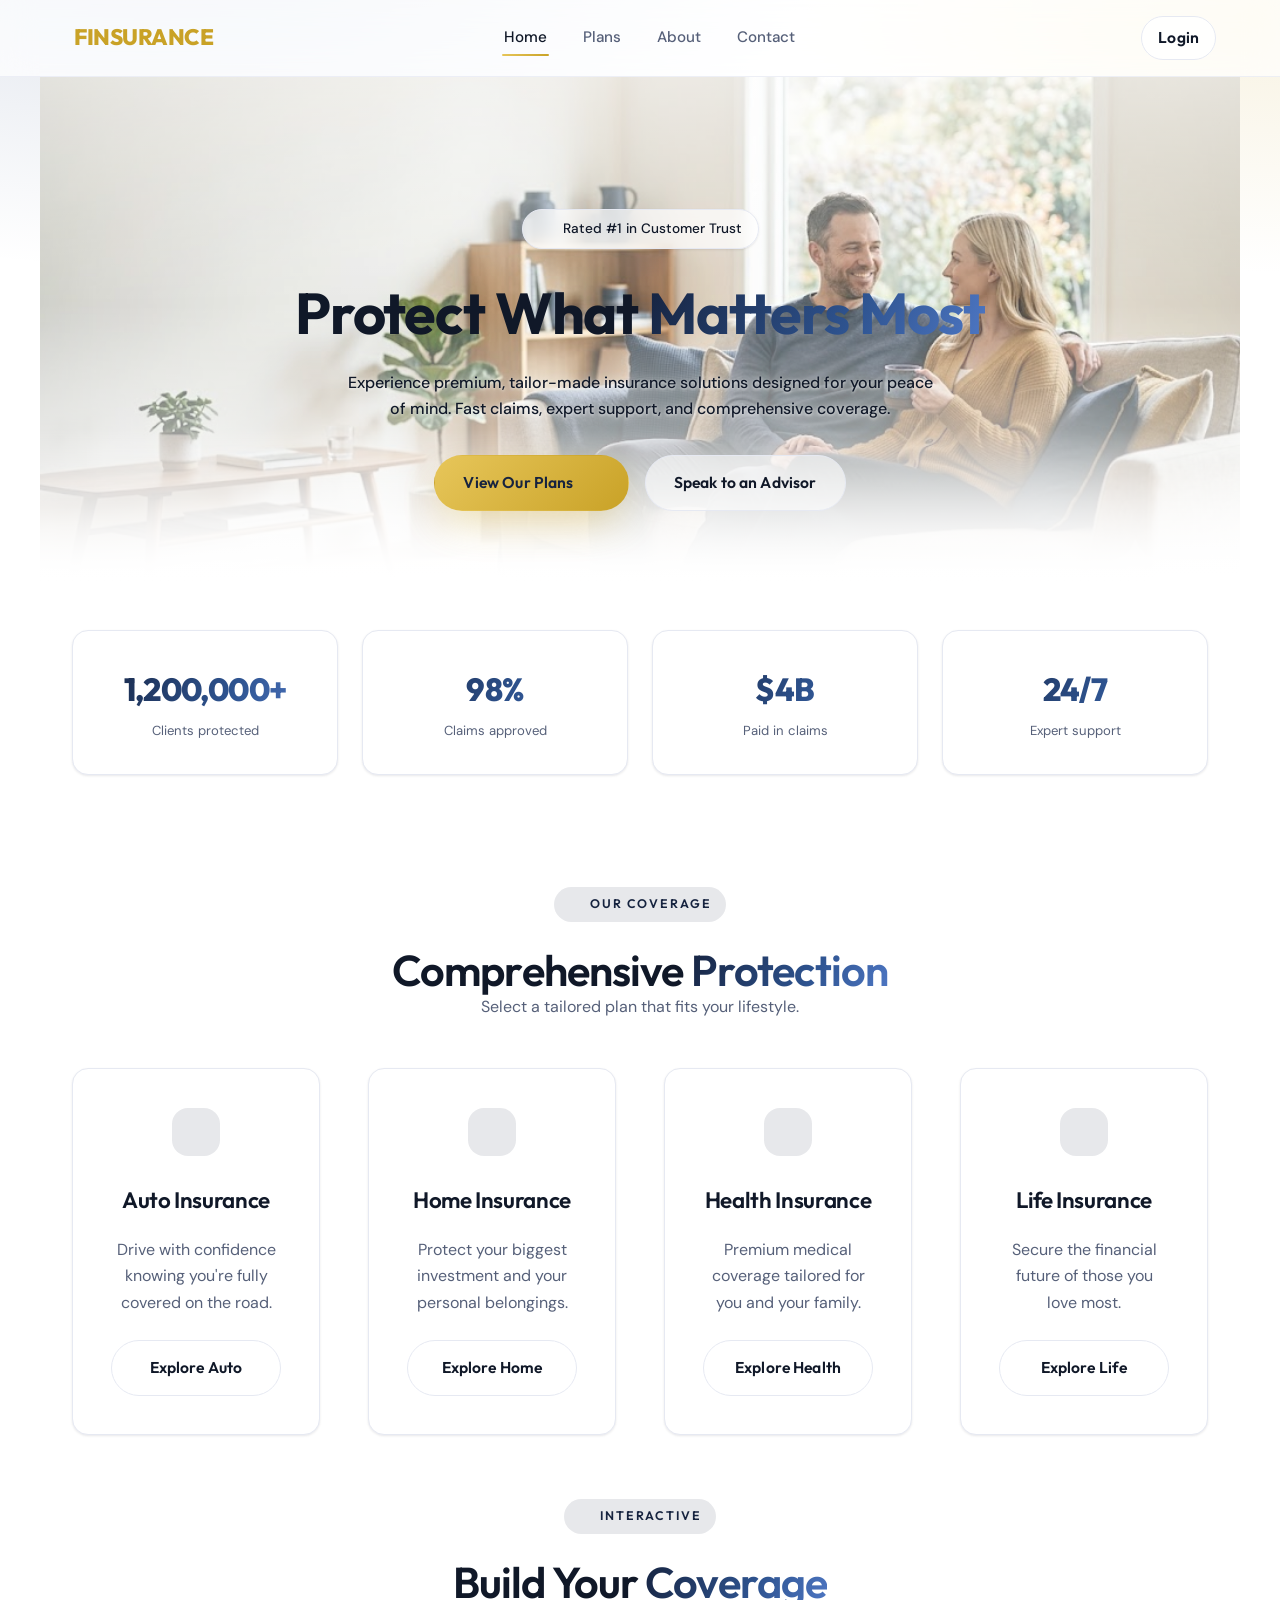
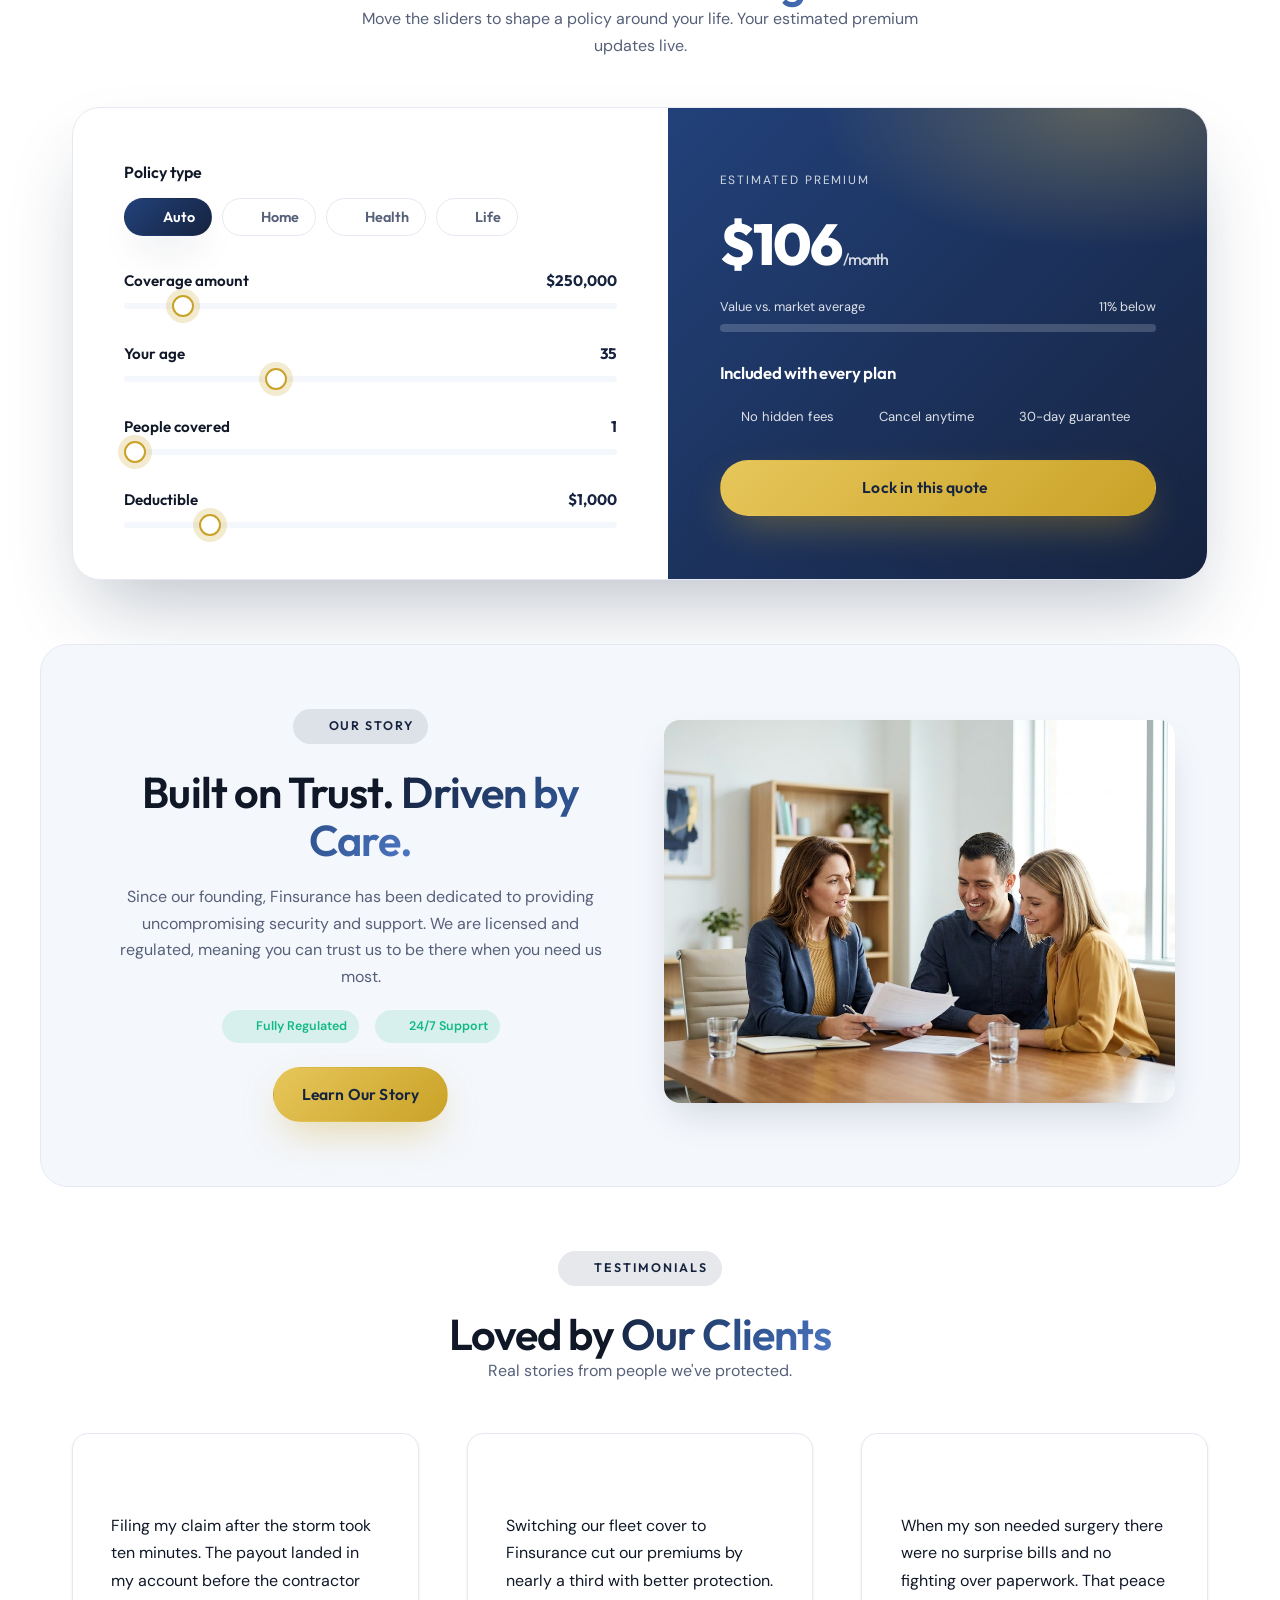
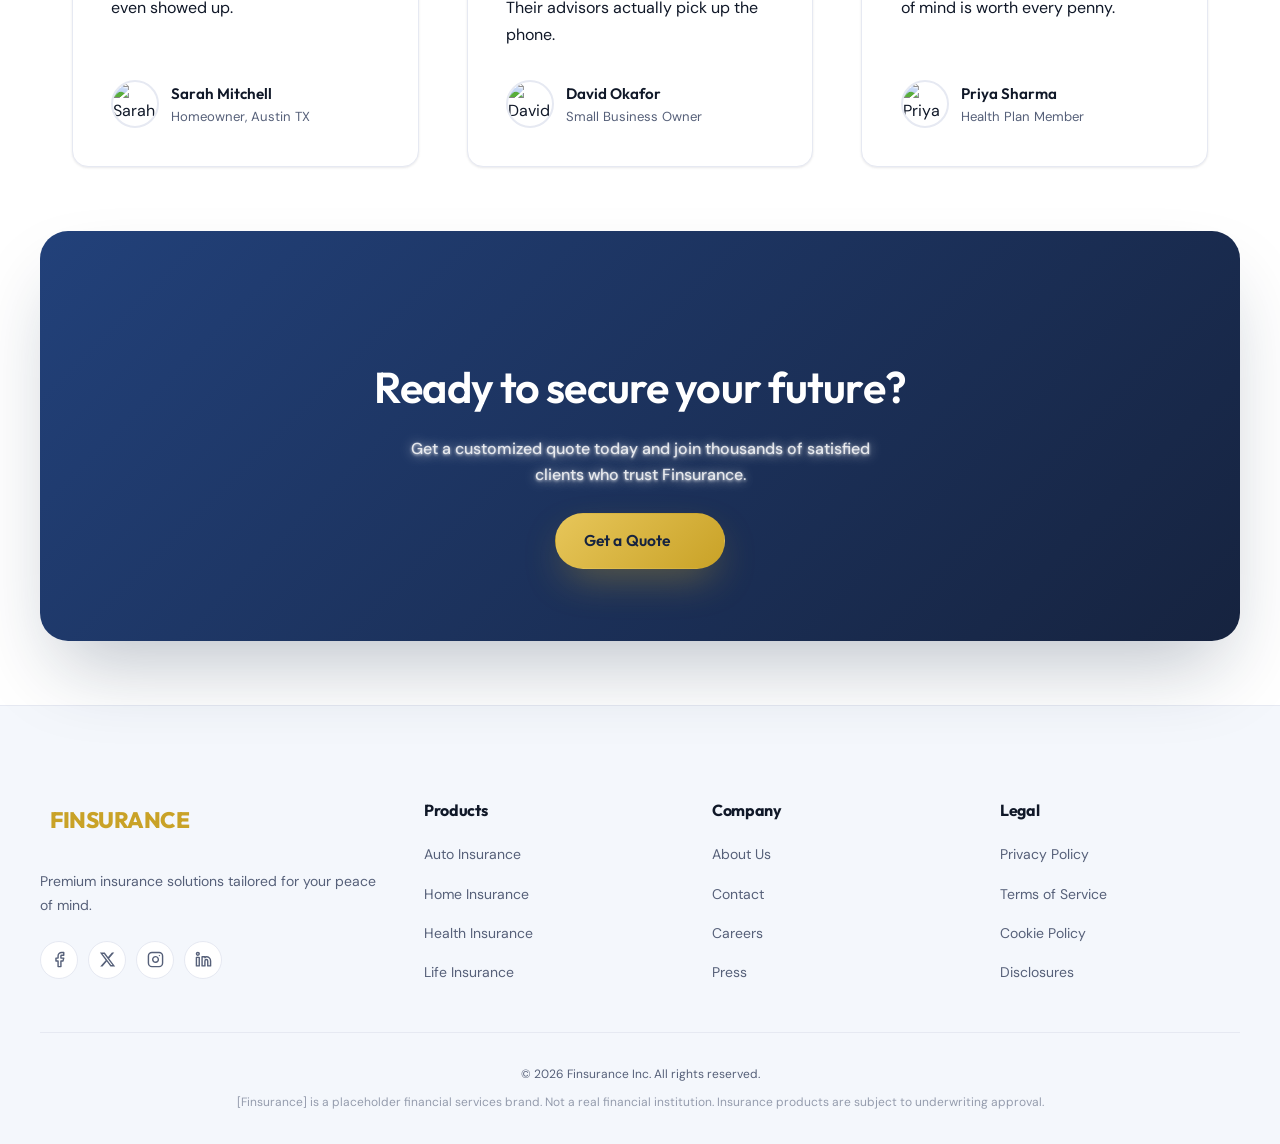
==== commit f1be981d: "first doc" ====
--- a/index.html
+++ b/index.html
@@ -295,6 +295,20 @@
                     <i data-lucide="shield-check"></i> FINSURANCE
                 </a>
                 <p>Premium insurance solutions tailored for your peace of mind.</p>
+                <div class="social-links">
+                    <a href="https://facebook.com" target="_blank" rel="noopener noreferrer" class="social-icon" aria-label="Facebook">
+                        <svg viewBox="0 0 24 24" fill="none" stroke="currentColor" stroke-width="2" stroke-linecap="round" stroke-linejoin="round" width="17" height="17"><path d="M18 2h-3a5 5 0 0 0-5 5v3H7v4h3v8h4v-8h3l1-4h-4V7a1 1 0 0 1 1-1h3z"/></svg>
+                    </a>
+                    <a href="https://twitter.com" target="_blank" rel="noopener noreferrer" class="social-icon" aria-label="Twitter / X">
+                        <svg viewBox="0 0 24 24" fill="currentColor" width="15" height="15"><path d="M18.244 2.25h3.308l-7.227 8.26 8.502 11.24H16.17l-5.214-6.817L4.99 21.75H1.68l7.73-8.835L1.254 2.25H8.08l4.713 6.231zm-1.161 17.52h1.833L7.084 4.126H5.117z"/></svg>
+                    </a>
+                    <a href="https://instagram.com" target="_blank" rel="noopener noreferrer" class="social-icon" aria-label="Instagram">
+                        <svg viewBox="0 0 24 24" fill="none" stroke="currentColor" stroke-width="2" stroke-linecap="round" stroke-linejoin="round" width="17" height="17"><rect width="20" height="20" x="2" y="2" rx="5" ry="5"/><path d="M16 11.37A4 4 0 1 1 12.63 8 4 4 0 0 1 16 11.37z"/><line x1="17.5" x2="17.51" y1="6.5" y2="6.5"/></svg>
+                    </a>
+                    <a href="https://linkedin.com" target="_blank" rel="noopener noreferrer" class="social-icon" aria-label="LinkedIn">
+                        <svg viewBox="0 0 24 24" fill="none" stroke="currentColor" stroke-width="2" stroke-linecap="round" stroke-linejoin="round" width="17" height="17"><path d="M16 8a6 6 0 0 1 6 6v7h-4v-7a2 2 0 0 0-2-2 2 2 0 0 0-2 2v7h-4V8h4v1.5A6 6 0 0 1 16 8z"/><rect width="4" height="12" x="2" y="9"/><circle cx="4" cy="4" r="2"/></svg>
+                    </a>
+                </div>
             </div>
             <div class="footer-col">
                 <h4>Products</h4>
--- a/assets/css/style.css
+++ b/assets/css/style.css
@@ -78,7 +78,7 @@
 /* Reset */
 * { margin: 0; padding: 0; box-sizing: border-box; }
 html { scroll-behavior: smooth; }
-html, body { overflow-x: hidden; max-width: 100%; }
+html, body { overflow-x: clip; max-width: 100%; }
 body {
   font-family: var(--font-body);
   font-weight: var(--fw-body);
@@ -201,7 +201,7 @@
   font-size: 1.4rem;
   font-weight: 800;
   letter-spacing: -0.02em;
-  color: var(--c-primary);
+  color: var(--c-accent);
   text-decoration: none;
   display: flex;
   align-items: center;
@@ -237,6 +237,7 @@
 }
 .hamburger:hover, .theme-toggle:hover { background: var(--c-surface-2); }
 .theme-toggle:hover { transform: rotate(-20deg); }
+.mobile-drawer .theme-toggle:hover { transform: none; }
 .hamburger { display: none; }
 
 /* Mobile Nav Drawer */
@@ -249,9 +250,22 @@
 }
 .mobile-drawer.open { right: 0; }
 .mobile-drawer .close-btn { align-self: flex-end; background: none; border: none; color: var(--c-text-main); cursor: pointer; width: 40px; height: 40px; }
-.mobile-drawer a { text-decoration: none; color: var(--c-text-main); font-family: var(--font-heading); font-size: 1.15rem; font-weight: 500; padding: var(--space-2) 0; border-bottom: 1px solid var(--c-border); }
-.mobile-drawer a.btn { border-bottom: none; }
-.mobile-drawer a.active { color: var(--c-primary); }
+.mobile-drawer a {
+  text-decoration: none; color: var(--c-text-main); font-family: var(--font-heading);
+  font-size: 1.15rem; font-weight: 500;
+  padding: var(--space-2) var(--space-2);
+  border-bottom: 1px solid var(--c-border);
+  border-left: 3px solid transparent;
+  border-radius: 0 var(--radius-sm) var(--radius-sm) 0;
+  transition: color 0.2s ease, background 0.2s ease, border-color 0.2s ease;
+}
+.mobile-drawer a.btn { border-bottom: none; border-left: none; padding: 14px 28px; border-radius: 100px; }
+.mobile-drawer a.active {
+  color: var(--c-accent);
+  font-weight: 700;
+  border-left-color: var(--c-accent);
+  background: color-mix(in srgb, var(--c-accent) 10%, transparent);
+}
 .drawer-overlay {
   position: fixed; top: 0; left: 0; width: 100%; height: 100%;
   background: rgba(10, 17, 32, 0.55); backdrop-filter: blur(3px); z-index: 150;
@@ -312,6 +326,7 @@
   -webkit-mask-composite: xor;
   mask-composite: exclude;
   opacity: 0;
+  pointer-events: none;
   transition: opacity 0.35s ease;
 }
 .card:hover { transform: translateY(-8px); box-shadow: var(--shadow-lg); border-color: transparent; }
@@ -354,8 +369,18 @@
 .hero { text-align: center; padding: clamp(80px, 12vw, 132px) 24px clamp(48px, 6vw, 72px); position: relative; overflow: hidden; }
 .hero-bg {
   position: absolute; top: 0; left: 0; width: 100%; height: 100%;
-  object-fit: cover; opacity: 0.06; z-index: -1; pointer-events: none;
-  mask-image: linear-gradient(to bottom, #000 40%, transparent 100%);
+  object-fit: cover; opacity: 0.75; z-index: -1; pointer-events: none;
+  mask-image: linear-gradient(to bottom, #000 70%, transparent 100%);
+  -webkit-mask-image: linear-gradient(to bottom, #000 70%, transparent 100%);
+}
+.hero::after {
+  content: ""; position: absolute; inset: 0; z-index: -1; pointer-events: none;
+  background: linear-gradient(to bottom, color-mix(in srgb, var(--c-bg) 55%, transparent) 0%, transparent 45%, var(--c-bg) 100%);
+}
+.hero p {
+  color: var(--c-text-main);
+  font-weight: 500;
+  text-shadow: 0 1px 3px color-mix(in srgb, var(--c-bg) 70%, transparent), 0 1px 12px color-mix(in srgb, var(--c-bg) 70%, transparent);
 }
 .hero-badge {
   display: inline-flex; align-items: center; gap: 8px; padding: 8px 16px;
@@ -477,6 +502,7 @@
   text-align: left;
   border: 1px solid var(--c-border);
   background: var(--c-bg);
+  color: var(--c-text-main);
   border-radius: var(--radius);
   padding: var(--space-3);
   cursor: pointer;
@@ -717,7 +743,27 @@
 .footer-col h4 { font-family: var(--font-heading); text-align: left; font-size: 1rem; color: var(--c-text-main); margin-bottom: var(--space-1); }
 .footer-col p, .footer-col a { color: var(--c-text-muted); text-align: left; text-decoration: none; font-size: 0.875rem; transition: color 0.2s ease; }
 .footer-col a:hover { color: var(--c-primary); }
-.footer-col a.nav-brand { font-size: 1.4rem; color: var(--c-primary); }
+.footer-col a.nav-brand { font-size: 1.4rem; color: var(--c-accent); }
+.social-links { display: flex; gap: 10px; margin-top: var(--space-1); }
+.team-social { justify-content: center; }
+.team-social .social-icon { flex: 0 0 34px; width: 34px; height: 34px; background: var(--c-surface-2); }
+.team-social .social-icon:hover { transform: translateY(-4px) scale(1.06); }
+.social-icon {
+  display: flex; align-items: center; justify-content: center;
+  flex: 0 0 38px; width: 38px; height: 38px; border-radius: 50%; aspect-ratio: 1 / 1;
+  background: var(--c-surface); border: 1px solid var(--c-border);
+  color: var(--c-text-main);
+  line-height: 0;
+  transition: background 0.25s ease, border-color 0.25s ease, transform 0.25s ease, color 0.25s ease, box-shadow 0.25s ease;
+}
+.social-icon svg, .social-icon i { display: block; width: 17px; height: 17px; flex-shrink: 0; transition: transform 0.25s ease; }
+.social-icon:hover {
+  background: var(--grad-gold); border-color: transparent;
+  color: #16233F; transform: translateY(-3px);
+  box-shadow: var(--shadow-gold);
+}
+.social-icon:hover svg, .social-icon:hover i { transform: scale(1.12); }
+.social-icon:active { transform: translateY(-1px); }
 .footer-bottom { border-top: 1px solid var(--c-border); padding-top: var(--space-4); text-align: center; max-width: 1200px; margin: 0 auto; }
 .footer-bottom p { font-size: 0.75rem; color: var(--c-text-muted); }
 
@@ -796,18 +842,18 @@
   font-weight: 800;
   letter-spacing: 0.06em;
   text-transform: uppercase;
-  color: var(--c-primary);
+  color: var(--c-accent);
   text-decoration: none;
   margin-bottom: var(--space-5);
   display: inline-flex;
   align-items: center;
   gap: 10px;
 }
-/* match the header / footer wordmark: navy text + navy shield */
-.auth-logo i, .auth-logo svg { color: var(--c-primary); width: 24px; height: 24px; }
+/* match the header / footer wordmark: golden text + golden shield */
+.auth-logo i, .auth-logo svg { color: var(--c-accent); width: 24px; height: 24px; }
 .auth-card h1 {
   font-family: var(--font-heading);
-  font-size: clamp(1.9rem, 7vw, 2.5rem);
+  font-size: clamp(1.35rem, 4.5vw, 1.7rem);
   font-weight: 800;
   letter-spacing: -0.02em;
   text-transform: uppercase;
@@ -972,3 +1018,37 @@
   .story-grid { padding: var(--space-3); }
   .story-grid img { max-height: 220px; }
 }
+
+/* FAQ accordion */
+.faq-list { max-width: 760px; margin: 0 auto; display: flex; flex-direction: column; gap: 14px; }
+.faq-item {
+  background: var(--c-surface);
+  border: 1px solid var(--c-border);
+  border-radius: var(--radius);
+  overflow: hidden;
+  transition: border-color 0.25s ease, box-shadow 0.25s ease;
+}
+.faq-item.open { border-color: color-mix(in srgb, var(--c-accent) 40%, var(--c-border)); box-shadow: var(--shadow-sm); }
+.faq-question {
+  width: 100%;
+  display: flex; align-items: center; justify-content: space-between; gap: var(--space-3);
+  background: none; border: none; cursor: pointer;
+  padding: var(--space-4) var(--space-5);
+  text-align: left;
+  font-family: var(--font-heading); font-weight: 600; font-size: 1.02rem;
+  color: var(--c-text-main);
+}
+.faq-question .faq-icon {
+  flex-shrink: 0; display: flex; align-items: center; justify-content: center;
+  width: 30px; height: 30px; border-radius: 50%;
+  background: color-mix(in srgb, var(--c-primary) 8%, transparent);
+  color: var(--c-primary);
+  transition: transform 0.3s cubic-bezier(0.22, 1, 0.36, 1), background 0.25s ease, color 0.25s ease;
+}
+.faq-question .faq-icon i, .faq-question .faq-icon svg { width: 16px; height: 16px; }
+.faq-item.open .faq-question .faq-icon { transform: rotate(45deg); background: var(--grad-gold); color: #16233F; }
+.faq-answer { display: grid; grid-template-rows: 0fr; transition: grid-template-rows 0.3s cubic-bezier(0.22, 1, 0.36, 1); }
+.faq-answer > div { overflow: hidden; }
+.faq-answer p { text-align: left; padding: 0 var(--space-5) 0; margin: 0; }
+.faq-item.open .faq-answer { grid-template-rows: 1fr; }
+.faq-item.open .faq-answer p { padding-bottom: var(--space-4); }
